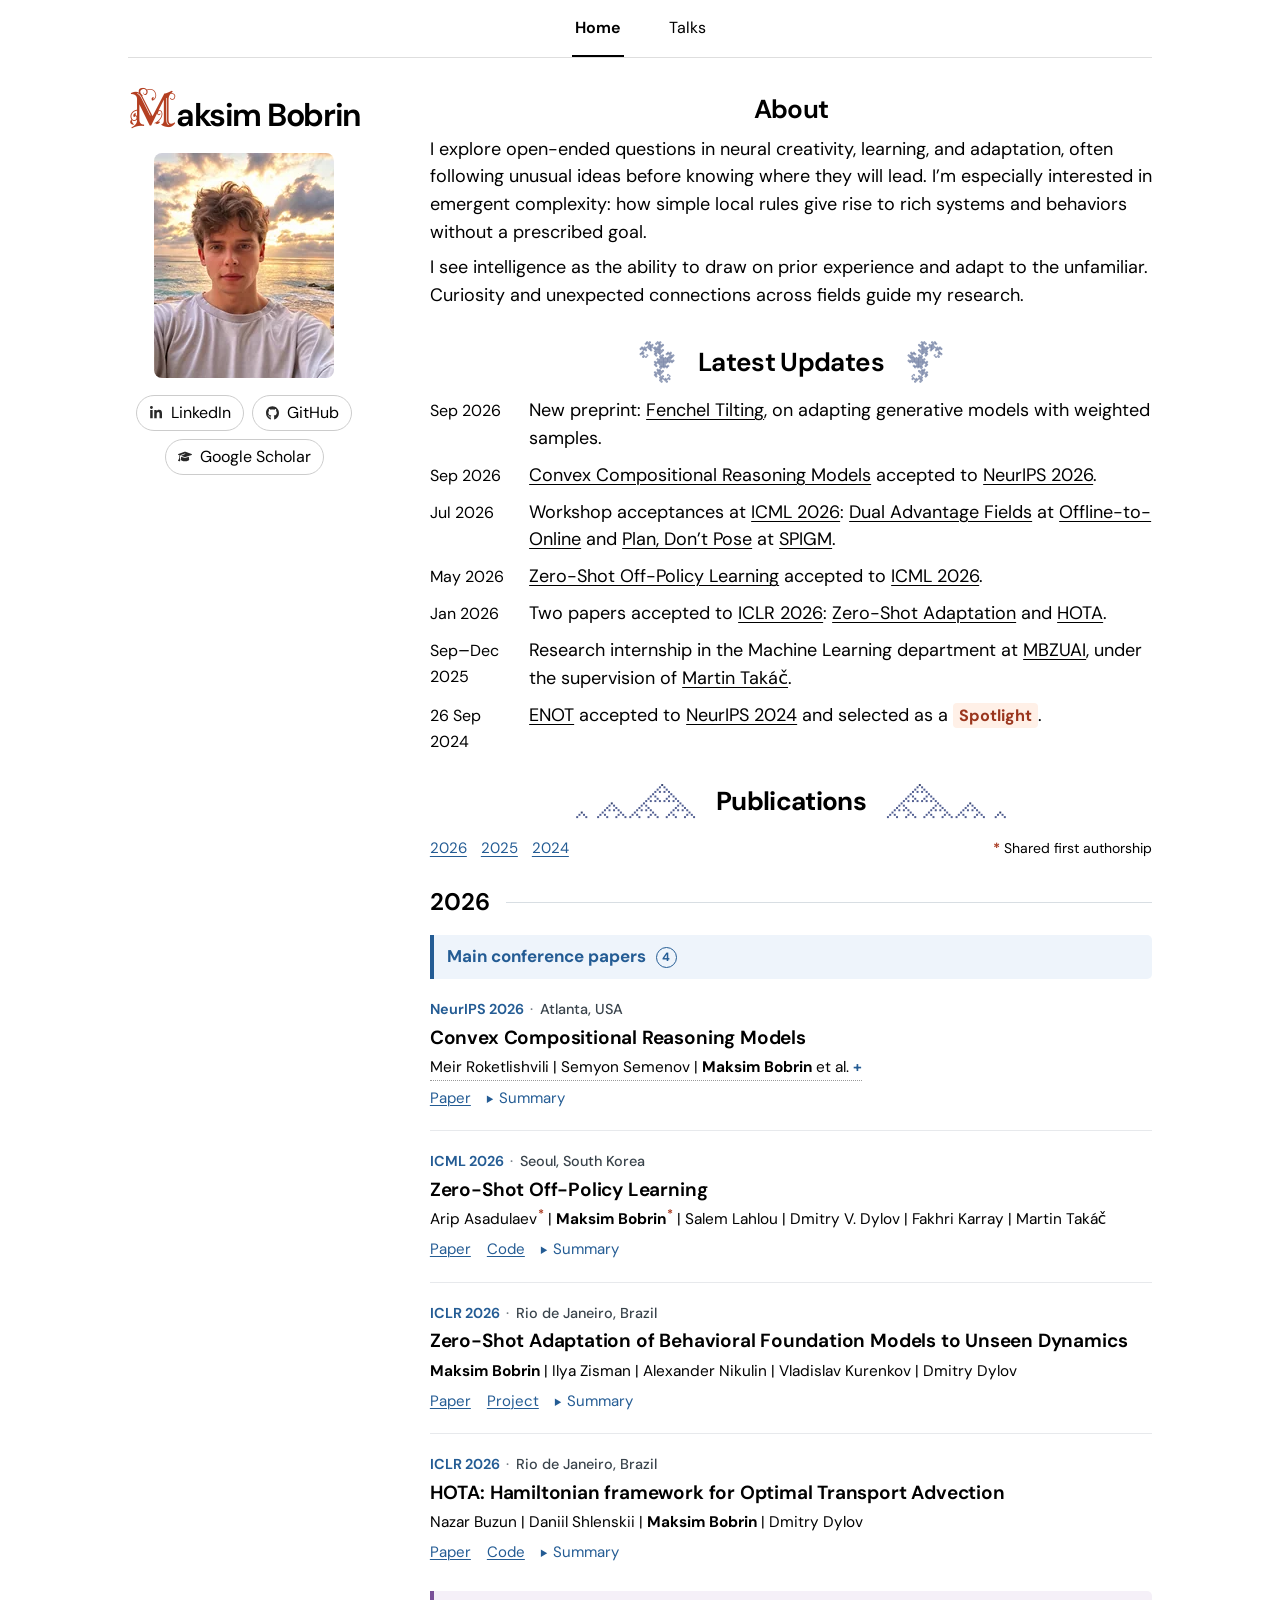
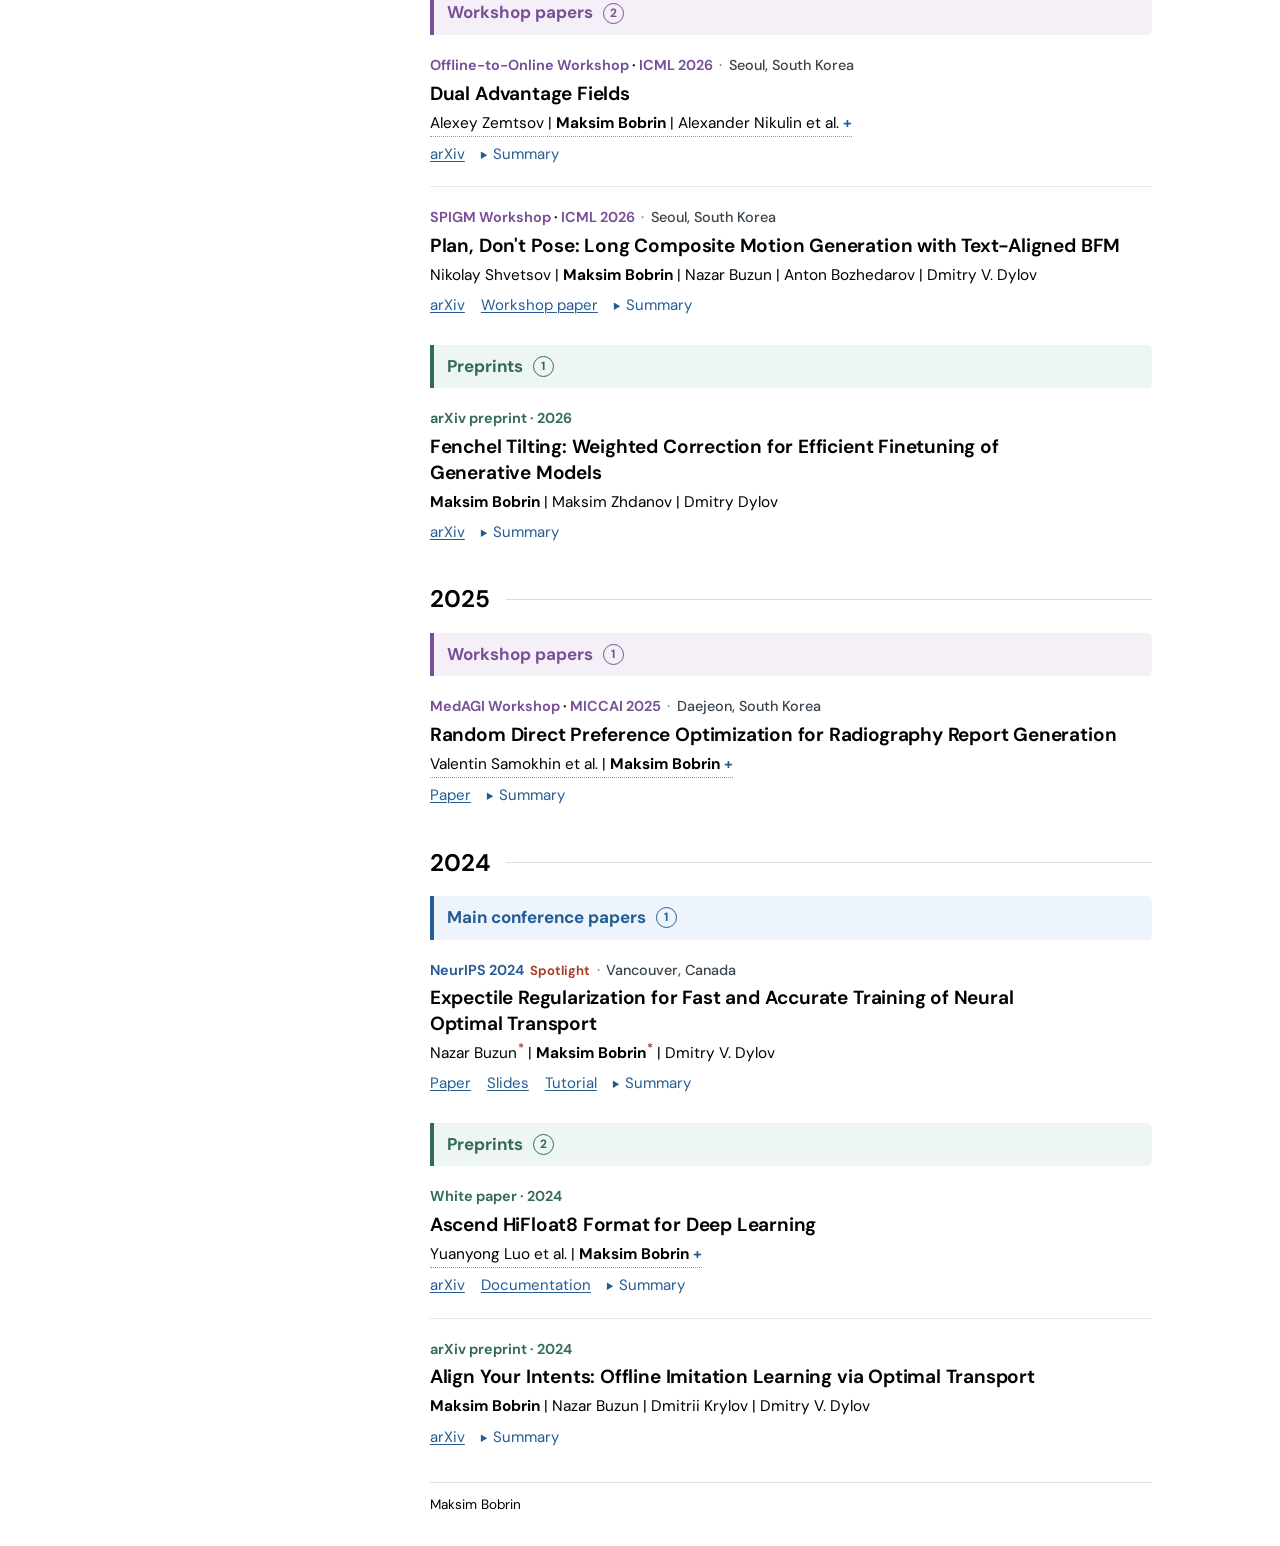
==== index.html @ e5eb409b "Set shared website description to PhD student, Researcher" ====
<!doctype html>
<html lang="en">
<head>
  <meta charset="utf-8">
  <meta name="viewport" content="width=device-width, initial-scale=1">
  <meta name="color-scheme" content="light">
  <meta name="theme-color" content="#ffffff">
  <meta name="description" content="PhD student, Researcher">
  <meta property="og:title" content="Maksim Bobrin">
  <meta property="og:description" content="PhD student, Researcher">
  <meta property="og:type" content="website">
  <meta property="og:url" content="https://maxsbob.github.io/">
  <meta name="twitter:card" content="summary">
  <meta name="twitter:title" content="Maksim Bobrin">
  <meta name="twitter:description" content="PhD student, Researcher">
  <title>Maksim Bobrin</title>
  <link rel="stylesheet" href="assets/site.css?v=9d55af760f29">

</head>
<body>
  <a class="skip" href="#main">Skip to content</a>
  <header class="topbar">
    <nav aria-label="Main navigation"><a href="index.html" aria-current="page">Home</a> <a href="talks.html">Talks</a></nav>
  </header>
  <div class="layout">
    <aside class="profile" aria-label="Researcher profile">
      <h1 class="name"><span class="name-initial">M</span>aksim Bobrin</h1>
      <picture>
        <source type="image/webp" srcset="assets/portrait-180.webp 180w, assets/portrait-360.webp 360w, assets/portrait-540.webp 540w" sizes="(max-width: 640px) 152px, (pointer: coarse) and (orientation: landscape) and (max-height: 500px) and (max-width: 960px) 152px, 180px">
        <img class="portrait" src="assets/portrait-360.jpg" alt="Maksim Bobrin by the sea" width="360" height="450" fetchpriority="high" decoding="async">
      </picture>
      <ul class="profiles" aria-label="Profiles"><li data-profile="linkedin"><a href="https://www.linkedin.com/in/maksim-bobrin"><img src="assets/linkedin.svg" alt="" width="15" height="15">LinkedIn</a></li>
<li data-profile="github"><a href="https://github.com/maxsbob"><img src="assets/github.svg" alt="" width="15" height="15">GitHub</a></li>
<li data-profile="scholar"><a href="https://scholar.google.com/citations?user=8vy8vqgAAAAJ&amp;hl=en"><img src="assets/scholar.svg" alt="" width="15" height="15">Google Scholar</a></li></ul>
    </aside>
    <div class="column">
      <main id="main">
  <section class="bio" aria-labelledby="about">
    <h2 id="about" class="page-title">About</h2>
    <p>I explore open-ended questions in neural creativity, learning, and adaptation, often following unusual ideas before knowing where they will lead. I’m especially interested in emergent complexity: how simple local rules give rise to rich systems and behaviors without a prescribed goal.</p>
    <p>I see intelligence as the ability to draw on prior experience and adapt to the unfamiliar. Curiosity and unexpected connections across fields guide my research.</p>
  </section>
  <section id="updates" aria-labelledby="latest">
    <h2 id="latest" class="section-title updates-title">Latest Updates</h2>
    <ul class="updates">
      <li><span class="update-date"><time datetime="2026-09-30">Sep 2026</time></span><span>New preprint: <a href="#fenchel-tilting">Fenchel Tilting</a>, on adapting generative models with weighted samples.</span></li><li><span class="update-date"><time datetime="2026-09-25">Sep 2026</time></span><span><a href="#convex-compositional-reasoning">Convex Compositional Reasoning Models</a> accepted to <a href="https://neurips.cc/Conferences/2026">NeurIPS 2026</a>.</span></li><li><span class="update-date"><time datetime="2026-07">Jul 2026</time></span><span>Workshop acceptances at <a href="https://icml.cc/Conferences/2026">ICML 2026</a>: <a href="#dual-advantage-fields">Dual Advantage Fields</a> at <a href="https://decision-making-offline2online-icml2026.github.io/">Offline-to-Online</a> and <a href="#plan-dont-pose">Plan, Don’t Pose</a> at <a href="https://spigmworkshop2026.github.io/">SPIGM</a>.</span></li><li><span class="update-date"><time datetime="2026-05">May 2026</time></span><span><a href="#zero-shot-off-policy">Zero-Shot Off-Policy Learning</a> accepted to <a href="https://icml.cc/Conferences/2026">ICML 2026</a>.</span></li><li><span class="update-date"><time datetime="2026-01">Jan 2026</time></span><span>Two papers accepted to <a href="https://iclr.cc/Conferences/2026">ICLR 2026</a>: <a href="#zero-shot-adaptation">Zero-Shot Adaptation</a> and <a href="#hota">HOTA</a>.</span></li><li><span class="update-date"><time datetime="2025-09">Sep</time>–<time datetime="2025-12">Dec 2025</time></span><span>Research internship in the Machine Learning department at <a href="https://mbzuai.ac.ae/">MBZUAI</a>, under the supervision of <a href="https://mtakac.com/">Martin Takáč</a>.</span></li><li><span class="update-date"><time datetime="2024-09-26">26 Sep 2024</time></span><span><a href="#enot">ENOT</a> accepted to <a href="https://neurips.cc/Conferences/2024">NeurIPS 2024</a> and selected as a <strong class="spotlight-tag">Spotlight</strong>.</span></li>
    </ul>
  </section>
  <section id="publications" aria-labelledby="publication-title">
    <h2 id="publication-title" class="section-title publications-title">Publications</h2>
    <div class="publication-tools"><nav class="year-index" aria-label="Publication years"><a href="#publications-2026">2026</a><a href="#publications-2025">2025</a><a href="#publications-2024">2024</a></nav><p class="contribution-note"><span>*</span> Shared first authorship</p></div><section class="publication-year" aria-labelledby="year-2026" id="publications-2026"><h3 class="year-title" id="year-2026">2026</h3><section class="publication-group conference" aria-labelledby="conference-2026"><h4 class="group-title" id="conference-2026"><span>Main conference papers</span><span class="group-count">4</span></h4>
      <article class="paper-row" id="convex-compositional-reasoning">
        <div class="venue-line"><span class="venue-links"><a href="https://neurips.cc/Conferences/2026">NeurIPS 2026</a></span><span class="place">Atlanta, USA</span></div>
        <h5 class="paper-title"><a href="https://openreview.net/forum?id=P8NrHa7X4l">Convex Compositional Reasoning Models</a></h5>
        <details class="all-authors"><summary>Meir Roketlishvili | Semyon Semenov | <strong>Maksim Bobrin</strong> et al.<span class="sr-only"> — full author list</span></summary><p>Meir Roketlishvili | Semyon Semenov | <strong>Maksim Bobrin</strong> | Viktor Kovalchuk | Albert Baichorov | Abduragim Shtanchaev | Fakhri Karray | Dmitry V. Dylov | Martin Takáč | Arip Asadulaev</p></details>
        <div class="resources"><a href="https://openreview.net/forum?id=P8NrHa7X4l">Paper</a><details class="abstract"><summary>Summary</summary><p>Each local constraint contributes a convex energy function. Adding those functions keeps the overall problem convex, so a solver trained on small instances can tackle larger ones.</p></details></div>
      </article>
      <article class="paper-row" id="zero-shot-off-policy">
        <div class="venue-line"><span class="venue-links"><a href="https://icml.cc/Conferences/2026">ICML 2026</a></span><span class="place">Seoul, South Korea</span></div>
        <h5 class="paper-title"><a href="https://proceedings.mlr.press/v306/asadulaev26b.html">Zero-Shot Off-Policy Learning</a></h5>
        <p class="paper-authors">Arip Asadulaev<sup class="equal-marker" aria-label="shared first author">*</sup> | <strong>Maksim Bobrin</strong><sup class="equal-marker" aria-label="shared first author">*</sup> | Salem Lahlou | Dmitry V. Dylov | Fakhri Karray | Martin Takáč</p>
        <div class="resources"><a href="https://proceedings.mlr.press/v306/asadulaev26b.html">Paper</a><a href="https://github.com/machinestein/Zero-Shot-Off-Policy-Learning">Code</a><details class="abstract"><summary>Summary</summary><p>A connection between successor measures and density ratios lets an agent correct for the distribution of its offline data when a new task arrives.</p></details></div>
      </article>
      <article class="paper-row" id="zero-shot-adaptation">
        <div class="venue-line"><span class="venue-links"><a href="https://iclr.cc/Conferences/2026">ICLR 2026</a></span><span class="place">Rio de Janeiro, Brazil</span></div>
        <h5 class="paper-title"><a href="https://proceedings.iclr.cc/paper_files/paper/2026/hash/cd7fe6d521c3fc74c5363a7e29f47910-Abstract-Conference.html">Zero-Shot Adaptation of Behavioral Foundation Models to Unseen Dynamics</a></h5>
        <p class="paper-authors"><strong>Maksim Bobrin</strong> | Ilya Zisman | Alexander Nikulin | Vladislav Kurenkov | Dmitry Dylov</p>
        <div class="resources"><a href="https://proceedings.iclr.cc/paper_files/paper/2026/hash/cd7fe6d521c3fc74c5363a7e29f47910-Abstract-Conference.html">Paper</a><a href="https://belief-fb.dunnolab.ai/">Project</a><details class="abstract"><summary>Summary</summary><p>A transformer infers the current dynamics from recent interactions. Conditioning the policy on that belief lets it adapt when the environment changes.</p></details></div>
      </article>
      <article class="paper-row" id="hota">
        <div class="venue-line"><span class="venue-links"><a href="https://iclr.cc/Conferences/2026">ICLR 2026</a></span><span class="place">Rio de Janeiro, Brazil</span></div>
        <h5 class="paper-title"><a href="https://proceedings.iclr.cc/paper_files/paper/2026/hash/8911a007b983c6a4c33fcf03630fa107-Abstract-Conference.html">HOTA: Hamiltonian framework for Optimal Transport Advection</a></h5>
        <p class="paper-authors">Nazar Buzun | Daniil Shlenskii | <strong>Maksim Bobrin</strong> | Dmitry Dylov</p>
        <div class="resources"><a href="https://proceedings.iclr.cc/paper_files/paper/2026/hash/8911a007b983c6a4c33fcf03630fa107-Abstract-Conference.html">Paper</a><a href="https://github.com/nazarblch/HOTA">Code</a><details class="abstract"><summary>Summary</summary><p>HOTA learns potentials that guide trajectories between two distributions. It can account for the geometry of the space without fitting intermediate probability densities.</p></details></div>
      </article></section><section class="publication-group workshop" aria-labelledby="workshop-2026"><h4 class="group-title" id="workshop-2026"><span>Workshop papers</span><span class="group-count">2</span></h4>
      <article class="paper-row" id="dual-advantage-fields">
        <div class="venue-line"><span class="venue-links"><a href="https://decision-making-offline2online-icml2026.github.io/">Offline-to-Online Workshop</a><span class="venue-separator" aria-hidden="true"> · </span><a href="https://icml.cc/Conferences/2026">ICML 2026</a></span><span class="place">Seoul, South Korea</span></div>
        <h5 class="paper-title"><a href="https://arxiv.org/abs/2606.04188">Dual Advantage Fields</a></h5>
        <details class="all-authors"><summary>Alexey Zemtsov | <strong>Maksim Bobrin</strong> | Alexander Nikulin et al.<span class="sr-only"> — full author list</span></summary><p>Alexey Zemtsov | <strong>Maksim Bobrin</strong> | Alexander Nikulin | Dmitry V. Dylov | Fakhri Karray | Vladislav Kurenkov | Martin Takáč | Arip Asadulaev</p></details>
        <div class="resources"><a href="https://arxiv.org/abs/2606.04188">arXiv</a><details class="abstract"><summary>Summary</summary><p>The model predicts how each action moves the state representation. It ranks actions by how closely those changes align with the goal direction.</p></details></div>
      </article>
      <article class="paper-row" id="plan-dont-pose">
        <div class="venue-line"><span class="venue-links"><a href="https://spigmworkshop2026.github.io/">SPIGM Workshop</a><span class="venue-separator" aria-hidden="true"> · </span><a href="https://icml.cc/Conferences/2026">ICML 2026</a></span><span class="place">Seoul, South Korea</span></div>
        <h5 class="paper-title"><a href="https://arxiv.org/abs/2605.29906">Plan, Don&#x27;t Pose: Long Composite Motion Generation with Text-Aligned BFM</a></h5>
        <p class="paper-authors">Nikolay Shvetsov | <strong>Maksim Bobrin</strong> | Nazar Buzun | Anton Bozhedarov | Dmitry V. Dylov</p>
        <div class="resources"><a href="https://arxiv.org/abs/2605.29906">arXiv</a><a href="https://openreview.net/forum?id=wt8N5gegq1">Workshop paper</a><details class="abstract"><summary>Summary</summary><p>Text2BFM translates a description into a sequence of latent behaviors. A frozen behavioral foundation model executes the sequence as motion.</p></details></div>
      </article></section><section class="publication-group preprint" aria-labelledby="preprint-2026"><h4 class="group-title" id="preprint-2026"><span>Preprints</span><span class="group-count">1</span></h4>
      <article class="paper-row" id="fenchel-tilting">
        <div class="venue-line"><span class="venue preprint">arXiv preprint · 2026</span></div>
        <h5 class="paper-title"><a href="https://arxiv.org/abs/2609.40030">Fenchel Tilting: Weighted Correction for Efficient Finetuning of Generative Models</a></h5>
        <p class="paper-authors"><strong>Maksim Bobrin</strong> | Maksim Zhdanov | Dmitry Dylov</p>
        <div class="resources"><a href="https://arxiv.org/abs/2609.40030">arXiv</a><details class="abstract"><summary>Summary</summary><p>First estimate how much each sample should count under the target preference. Then hold those weights fixed while fitting the generative model.</p></details></div>
      </article></section></section><section class="publication-year" aria-labelledby="year-2025" id="publications-2025"><h3 class="year-title" id="year-2025">2025</h3><section class="publication-group workshop" aria-labelledby="workshop-2025"><h4 class="group-title" id="workshop-2025"><span>Workshop papers</span><span class="group-count">1</span></h4>
      <article class="paper-row" id="random-dpo">
        <div class="venue-line"><span class="venue-links"><a href="https://medagi2025.github.io/">MedAGI Workshop</a><span class="venue-separator" aria-hidden="true"> · </span><a href="https://conferences.miccai.org/2025/">MICCAI 2025</a></span><span class="place">Daejeon, South Korea</span></div>
        <h5 class="paper-title"><a href="https://link.springer.com/chapter/10.1007/978-3-032-07845-2_17">Random Direct Preference Optimization for Radiography Report Generation</a></h5>
        <details class="all-authors"><summary>Valentin Samokhin et al. | <strong>Maksim Bobrin</strong><span class="sr-only"> — full author list</span></summary><p>Valentin Samokhin | Boris Shirokikh | Mikhail Goncharov | Dmitriy Umerenkov | <strong>Maksim Bobrin</strong> | Ivan Oseledets | Dmitry Dylov | Mikhail Belyaev</p></details>
        <div class="resources"><a href="https://link.springer.com/chapter/10.1007/978-3-032-07845-2_17">Paper</a><details class="abstract"><summary>Summary</summary><p>A matching radiology report and a randomly sampled alternative form a preference pair for training, without new human rankings.</p></details></div>
      </article></section></section><section class="publication-year" aria-labelledby="year-2024" id="publications-2024"><h3 class="year-title" id="year-2024">2024</h3><section class="publication-group conference" aria-labelledby="conference-2024"><h4 class="group-title" id="conference-2024"><span>Main conference papers</span><span class="group-count">1</span></h4>
      <article class="paper-row" id="enot">
        <div class="venue-line"><span class="venue-links"><a href="https://neurips.cc/Conferences/2024">NeurIPS 2024</a></span><span class="venue-distinction">Spotlight</span><span class="place">Vancouver, Canada</span></div>
        <h5 class="paper-title"><a href="https://proceedings.neurips.cc/paper_files/paper/2024/hash/d885c74aa0e00cc07a35346aa7988e34-Abstract-Conference.html">Expectile Regularization for Fast and Accurate Training of Neural Optimal Transport</a></h5>
        <p class="paper-authors">Nazar Buzun<sup class="equal-marker" aria-label="shared first author">*</sup> | <strong>Maksim Bobrin</strong><sup class="equal-marker" aria-label="shared first author">*</sup> | Dmitry V. Dylov</p>
        <div class="resources"><a href="https://proceedings.neurips.cc/paper_files/paper/2024/hash/d885c74aa0e00cc07a35346aa7988e34-Abstract-Conference.html">Paper</a><a href="https://neurips.cc/media/neurips-2024/Slides/96684_uqR9Gw5.pdf">Slides</a><a href="https://ott-jax.readthedocs.io/tutorials/neural/300_ENOT.html">Tutorial</a><details class="abstract"><summary>Summary</summary><p>An asymmetric loss couples the two transport potentials during training, removing the need for a costly inner optimization.</p></details></div>
      </article></section><section class="publication-group preprint" aria-labelledby="preprint-2024"><h4 class="group-title" id="preprint-2024"><span>Preprints</span><span class="group-count">2</span></h4>
      <article class="paper-row" id="ascend-hifloat8">
        <div class="venue-line"><span class="venue preprint">White paper · 2024</span></div>
        <h5 class="paper-title"><a href="https://arxiv.org/abs/2409.16626">Ascend HiFloat8 Format for Deep Learning</a></h5>
        <details class="all-authors"><summary>Yuanyong Luo et al. | <strong>Maksim Bobrin</strong><span class="sr-only"> — full author list</span></summary><p>Yuanyong Luo | Zhongxing Zhang | Richard Wu | Hu Liu | Ying Jin | Kai Zheng | Minmin Wang | Zhanying He | Guipeng Hu | Luyao Chen | Tianchi Hu | Junsong Wang | Minqi Chen | Mikhaylov Dmitry | Korviakov Vladimir | <strong>Maksim Bobrin</strong> | Yuhao Hu | Guanfu Chen | Zeyi Huang</p></details>
        <div class="resources"><a href="https://arxiv.org/abs/2409.16626">arXiv</a><a href="https://hifloat.gccorg.com/docs/en/hifloat8/white_paper/ascend_hifloat8_format_for_deep_learning.html">Documentation</a><details class="abstract"><summary>Summary</summary><p>HiFloat8 varies the precision of the mantissa across exponent ranges to balance numerical precision and dynamic range within eight bits.</p></details></div>
      </article>
      <article class="paper-row" id="align-your-intents">
        <div class="venue-line"><span class="venue preprint">arXiv preprint · 2024</span></div>
        <h5 class="paper-title"><a href="https://arxiv.org/abs/2402.13037">Align Your Intents: Offline Imitation Learning via Optimal Transport</a></h5>
        <p class="paper-authors"><strong>Maksim Bobrin</strong> | Nazar Buzun | Dmitrii Krylov | Dmitry V. Dylov</p>
        <div class="resources"><a href="https://arxiv.org/abs/2402.13037">arXiv</a><details class="abstract"><summary>Summary</summary><p>AILOT matches expert and agent trajectories in a learned space of intents. The transport cost supplies a reward even when the demonstrations contain no action labels.</p></details></div>
      </article></section></section>
  </section>
</main>
      <footer>Maksim Bobrin</footer>
    </div>
  </div>
</body>
</html>
---- assets/site.css ----
@font-face {
  font-family: 'DM Sans';
  src: url('dm-sans.woff2') format('woff2');
  font-weight: 400 700;
  font-display: swap;
}
@font-face {
  font-family: 'Bobrin Initial';
  src: url('bobrin-initial.woff2') format('woff2');
  font-weight: 400;
  font-display: swap;
  unicode-range: U+004D;
}
:root {
  color-scheme: light;
  --ink: #000;
  --line: #dedede;
}
* { box-sizing: border-box; }
html, body { background: #fff; }
html { scroll-padding-block-start: 20px; }
body {
  margin: 0;
  color: var(--ink);
  font: 1.125rem/1.55 'DM Sans', system-ui, sans-serif;
  -webkit-font-smoothing: antialiased;
}
a, summary { color: var(--ink); }
a { text-decoration: none; }
main :is(p, li, .resources, .inline-links) a, .back {
  text-decoration: underline;
  text-decoration-thickness: 1px;
  text-underline-offset: .16em;
}
main :is(p, li, .resources, .inline-links) a:hover, .back:hover { text-decoration-thickness: 2px; }
a:hover, summary:hover { text-decoration: underline; text-underline-offset: 3px; }
:focus-visible { outline: 2px solid var(--ink); outline-offset: 4px; }
h1, h2, h3, p, ul { margin: 0; }
h1, h2, h3 { color: var(--ink); line-height: 1.26; text-wrap: balance; }
h1, h2 { letter-spacing: -.025em; }
h1 { font-size: 1.9375rem; font-weight: 650; }
h2 { font-size: 1.5625rem; font-weight: 650; }
h3 { font-size: 1.1875rem; font-weight: 650; }
.layout {
  width: min(100% - 64px, 1024px);
  margin: 0 auto;
  padding: clamp(22px, 2.8vw, 37px) 0 30px;
  display: grid;
  grid-template-columns: max-content minmax(0, 1fr);
  align-items: start;
  gap: clamp(30px, 5.4vw, 76px);
}
.skip { position: absolute; left: 8px; top: -100px; background: white; padding: 4px 10px; }
.skip:focus { top: 8px; }
.profile { position: sticky; top: 28px; padding-top: 3px; }
.name { display: inline-block; color: var(--ink); font-size: 2rem; font-weight: 650; letter-spacing: -.045em; line-height: 1.17; }
.name-initial {
  font: 400 1.47em/0 'Bobrin Initial', Georgia, serif;
  letter-spacing: 0;
  color: #b43f21;
}
.portrait {
  display: block;
  width: 180px;
  height: 225px;
  margin: 18px auto 0;
  object-fit: cover;
  object-position: center 48%;
  border-radius: 8px;
}
.profiles {
  list-style: none;
  padding: 0;
  margin: 17px 0 0;
  display: grid;
  grid-template-columns: max-content max-content;
  justify-content: center;
  align-items: center;
  gap: 8px;
}
.profiles li { display: flex; justify-content: center; }
.profiles li[data-profile=scholar] { grid-column: 1 / -1; justify-self: center; }
.profiles li > :is(a,span) {
  display: inline-flex;
  align-items: center;
  gap: 8px;
  padding: 5px 12px;
  border: 1px solid #ccc;
  border-radius: 99px;
  background: #fff;
  color: var(--ink);
  font-size: 1rem;
  line-height: 1.5;
}
.profiles li > :is(a,span):hover, .profiles li > a:focus-visible {
  background: #f2f2f2;
  border-color: #888;
  color: var(--ink);
  text-decoration: none;
}
.profiles img { width: 14px; height: 14px; object-fit: contain; opacity: .84; }
.topbar { width: min(100% - 64px, 1024px); margin: 0 auto; border-bottom: 1px solid var(--line); }
.topbar nav { display: flex; justify-content: center; gap: clamp(15px, 3.3vw, 42px); }
.topbar a {
  display: inline-flex;
  align-items: center;
  min-height: 57px;
  padding: 5px 3px 3px;
  border-bottom: 2px solid transparent;
  font-size: 1rem;
  color: var(--ink);
}
.topbar a:hover { text-decoration: none; color: var(--ink); border-bottom-color: #999; }
.topbar a[aria-current=page] { color: var(--ink); font-weight: 650; border-bottom-color: var(--ink); }
.section-title {
  --motif-left: url('math/trefoil.svg');
  --motif-right: var(--motif-left);
  --pattern-width: 54px;
  --pattern-aspect: 64 / 48;
  display: grid;
  grid-template-columns: minmax(0,1fr) auto minmax(0,1fr);
  align-items: center;
  justify-content: center;
  gap: clamp(6px,1.3vw,17px);
  text-align: center;
  color: var(--ink);
  font-size: 1.625rem;
  line-height: 1.18;
  margin-bottom: 11px;
}
.section-title::before, .section-title::after {
  content: '';
  width: min(100%,var(--pattern-width));
  aspect-ratio: var(--pattern-aspect);
  background: var(--motif-left) center / contain no-repeat;
  justify-self: end;
}
.section-title::after { background-image: var(--motif-right); justify-self: start; }
.updates-title {
  --motif-left: url('math/dragon.svg');
  --motif-right: var(--motif-left);
  --pattern-aspect: 1;
  --pattern-width: 48px;
}
.publications-title { --motif-left: url('automata/rule-90.svg'); --motif-right: var(--motif-left); --pattern-width: 126px; --pattern-aspect: 130 / 40; font-weight: 700; }
.updates-title::after { transform: scaleX(-1); }
.publications-title::after { transform: scaleX(-1); }
.intro-title::after { transform: rotate(180deg); }
.page-title { font-size: 1.625rem; line-height: 1.18; text-align: center; margin-bottom: 11px; }
.interest h2 { text-align: center; margin-bottom: 5px; }
.column { min-width: 0; }
main > section + section { margin-top: 28px; }
.bio p, .lede { margin-top: 7px; max-width: 70ch; }
.updates { list-style: none; padding: 0; margin-top: 8px; }
.updates li { display: grid; grid-template-columns: 4.85em 1fr; align-items: baseline; gap: 12px; margin: 9px 0; }
time, .meta, .sample { color: var(--ink); font-size: 1rem; }
time { font-variant-numeric: tabular-nums; }
.spotlight-tag { display: inline-block; padding: 0 6px; border-radius: 4px; background: #fff0e7; color: #9a351d; font-size: .9em; font-weight: 700; line-height: 1.55; white-space: nowrap; }
.update-date { line-height: 1.45; }
.update-date time { font-size: 1rem; }
.inline-links { display: flex; align-items: baseline; flex-wrap: wrap; gap: 4px 15px; font-size: 1rem; margin-top: 4px; }
summary { cursor: pointer; width: fit-content; }
summary::marker { font-size: .75em; }
.abstract p { margin: 5px 0; color: var(--ink); font-size: 1.0625rem; }
footer { margin-top: 33px; padding-top: 12px; border-top: 1px solid var(--line); font-size: .84375rem; color: var(--ink); }
/* Publication bibliography */
#publications {
  --conference: #245c94;
  --workshop: #795098;
  --preprint: #326b57;
  --publication-link: #245c94;
}
.sr-only { position: absolute; width: 1px; height: 1px; padding: 0; margin: -1px; overflow: hidden; clip-path: inset(50%); white-space: nowrap; border: 0; }
.publication-tools { display: flex; align-items: baseline; justify-content: space-between; flex-wrap: wrap; gap: 8px 16px; margin: 16px 0 27px; }
.year-index { display: flex; gap: 14px; font-size: .9375rem; font-variant-numeric: tabular-nums; }
.year-index a { color: var(--publication-link); text-decoration: underline; text-underline-offset: .2em; }
.contribution-note { font-size: .875rem; }
.contribution-note span, .equal-marker { color: #a83b22; font-weight: 700; }
.equal-marker { font-size: .78em; line-height: 0; vertical-align: super; margin-left: 1px; }
.publication-year { scroll-margin-top: 20px; }
.publication-year + .publication-year { margin-top: 40px; }
.year-title { display: flex; align-items: center; gap: 16px; margin: 0 0 18px; font-size: 1.5rem; font-weight: 650; font-variant-numeric: tabular-nums; }
.year-title::after { content: ''; flex: 1; height: 1px; background: #d8dee3; }
.publication-group { --group-color: var(--conference); --group-tint: #eef4fb; }
.publication-group.workshop { --group-color: var(--workshop); --group-tint: #f5f0f8; }
.publication-group.preprint { --group-color: var(--preprint); --group-tint: #edf6f1; }
.publication-group + .publication-group { margin-top: 27px; }
.group-title {
  display: flex; align-items: center; gap: 10px;
  width: 100%;
  font-size: 1.0625rem; line-height: 1.4; font-weight: 700;
  margin: 0 0 20px; padding: 10px 13px;
  border-left: 4px solid var(--group-color);
  border-radius: 0 5px 5px 0;
  color: var(--group-color);
  background: var(--group-tint);
}
.group-count { display: inline-flex; align-items: center; justify-content: center; min-width: 21px; height: 21px; padding: 0 5px; border: 1px solid currentColor; border-radius: 50%; font-size: .75rem; }
.paper-row { display: block; margin-top: 0; scroll-margin-top: 24px; }
.paper-row + .paper-row { margin-top: 20px; padding-top: 20px; border-top: 1px solid #e7e9ec; }
.venue-line { display: flex; flex-wrap: wrap; align-items: baseline; gap: 2px 0; margin-bottom: .25rem; font-size: .9rem; line-height: 1.5; }
.venue-links { font-weight: 650; }
.venue-links a { color: var(--group-color); }
.venue-links a:hover { text-decoration: underline; }
.venue-distinction { margin-left: .5em; font-size: .82rem; font-weight: 650; color: #a83b22; }
.venue { font-size: inherit; font-weight: 650; color: var(--group-color); }
.place { font-weight: 500; color: #39434b; }
.place::before { content: '·'; margin: 0 .45em; color: #7b8288; }
.venue-line a:hover { text-decoration: underline; text-underline-offset: .18em; }
.paper-title { margin: 0; color: #000; font-size: 1.1875rem; font-weight: 650; letter-spacing: -.01em; line-height: 1.35; text-wrap: pretty; }
.paper-title a { color: inherit; text-decoration: none; transition: color .15s ease; }
.paper-title a:hover, .paper-title a:focus-visible { color: var(--publication-link); text-decoration: underline; text-decoration-thickness: 1px; text-underline-offset: .16em; }
.paper-authors, .all-authors { margin: .35rem 0 .4rem; font-size: .96rem; line-height: 1.55; }
.all-authors summary { display: inline; border-bottom: 1px dotted #999; }
.all-authors summary::after { content: ' +'; font-weight: 650; color: var(--publication-link); }
.all-authors[open] summary::after { content: ' −'; }
.all-authors p { margin-top: .5rem; }
.resources { display: flex; align-items: baseline; flex-wrap: wrap; gap: 4px 16px; font-size: .9375rem; margin-top: 4px; }
.resources :is(a, summary) { color: var(--publication-link); }
.resources a { text-decoration-color: #9aadc6; }
.resources a:hover { text-decoration-color: currentColor; }
.resources .abstract[open] { flex-basis: 100%; }
.abstract p { margin: 8px 0 0; font-size: 1.0625rem; line-height: 1.55; }
.subintro { margin-bottom: 22px; }
.subintro .sample { margin-top: 4px; }
.interest p, .talk .body-text { margin-top: 4px; }
.interest h2, .talk h2 { font-size: 1.25rem; }
.interest + .interest { margin-top: 18px; }
/* Chronological talk list */
.talks-list .year-title { margin-bottom: 24px; }
.talk {
  display: grid;
  grid-template-columns: 112px minmax(0, 1fr);
  gap: 22px;
  align-items: start;
}
.talk-date { font-size: .9375rem; line-height: 1.65; color: #39434b; }
.talks-list { container-type: inline-size; }
.talk-content { min-width: 0; display: grid; grid-template-columns: minmax(0, 1fr) 248px; gap: 22px; }
.talk-details { min-width: 0; }
.talk-thumbnail { display: block; align-self: start; overflow: hidden; border: 1px solid #d8dee3; border-radius: 6px; max-width: 320px; }
.talk-thumbnail img { display: block; width: 100%; height: auto; }
.talk-thumbnail span { display: block; padding: 7px 10px; font-size: .8125rem; text-align: center; color: #245c94; border-top: 1px solid #e7e9ec; }
.talk-thumbnail:hover { border-color: #245c94; text-decoration: none; }
@container (max-width: 620px) {
  .talk-content { display: block; }
  .talk-thumbnail { margin-top: 18px; }
}
.talk-content h3 { line-height: 1.3; }
.talk-topic { display: block; font-size: 1.5rem; font-weight: 700; color: #245c94; letter-spacing: -.025em; }
.talk-title-detail { display: block; margin-top: 6px; font-size: 1.125rem; font-weight: 500; line-height: 1.4; }
.talk-venue { margin-top: 10px; font-size: 1rem; }
.talk-venue a, .talk-resources a { color: #245c94; }
.talk-resources { display: flex; flex-wrap: wrap; gap: 10px 20px; align-items: baseline; margin-top: 12px; font-size: 1rem; }
.talk-resources a { text-decoration: underline; text-underline-offset: .2em; }
.file-info { margin-left: 5px; font-size: .8125rem; color: #39434b; }
[hidden] { display: none !important; }
@media (max-width: 780px) {
  .layout { grid-template-columns: max-content minmax(0, 1fr); gap: 30px; width: calc(100% - 48px); }
  .name { font-size: 1.8125rem; }
}
@media (max-width: 640px),
       (pointer: coarse) and (orientation: landscape) and (max-height: 500px) and (max-width: 960px) {
  .layout { display: block; width: min(calc(100% - 40px), 600px); padding: 28px 0; }
  .profile { position: static; text-align: center; margin-bottom: 26px; }
  .portrait { width: 152px; height: 190px; margin-top: 16px; }
  .profiles {
    gap: 7px;
    margin: 12px 0 0;
  }
  .profiles li > :is(a,span) {
    gap: 5px;
    min-height: 40px;
    padding: 4px clamp(5px, 1.6vw, 10px);
    white-space: nowrap;
    font-size: .9375rem;
  }
  .profiles img { width: 13px; height: 13px; }
  .topbar { width: calc(100% - 42px); }
  .topbar nav { gap: clamp(12px,5vw,24px); }
  .topbar a { min-height: 48px; }
  .section-title { --pattern-width: 39px; gap: 8px; font-size: 1.5rem; }
  .updates-title { --pattern-width: 40px; }
  .publications-title { --pattern-width: 82px; }
  .page-title { font-size: 1.5rem; }
  main > section + section { margin-top: 24px; }
  .updates li { grid-template-columns: 4.25em 1fr; gap: 8px; margin-bottom: 7px; }
  .updates time { font-size: .9375rem; }
  .talk { display: block; text-align: center; }
  .talk-date { display: block; margin-bottom: 9px; }
  .talk-thumbnail { margin-inline: auto; }
  .talk-resources { justify-content: center; }
  .publication-tools { justify-content: center; gap: 8px 20px; margin: 15px 0 25px; }
  .publication-year { text-align: center; }
  .year-title { gap: 13px; }
  .year-title::before { content: ''; flex: 1; height: 1px; background: #d8dee3; }
  .group-title { justify-content: center; gap: 10px; padding: 10px 8px; font-size: 1rem; }
  .paper-row { width: min(100%, 39ch); margin-inline: auto; text-align: center; overflow-wrap: anywhere; }
  .venue-line { justify-content: center; }
  .resources { justify-content: center; }
  .abstract summary { margin-inline: auto; }
  .paper-row + .paper-row { margin-top: 22px; padding-top: 22px; }

}
@media print {
  .layout { display: block; width: auto; padding: 0; }
  .profile { position: static; margin-bottom: 12px; }
  .topbar, .profiles, .skip, .controls, .back { display: none; }
  .slide[hidden] { display: block !important; }
  .slide { break-inside: avoid; }
}
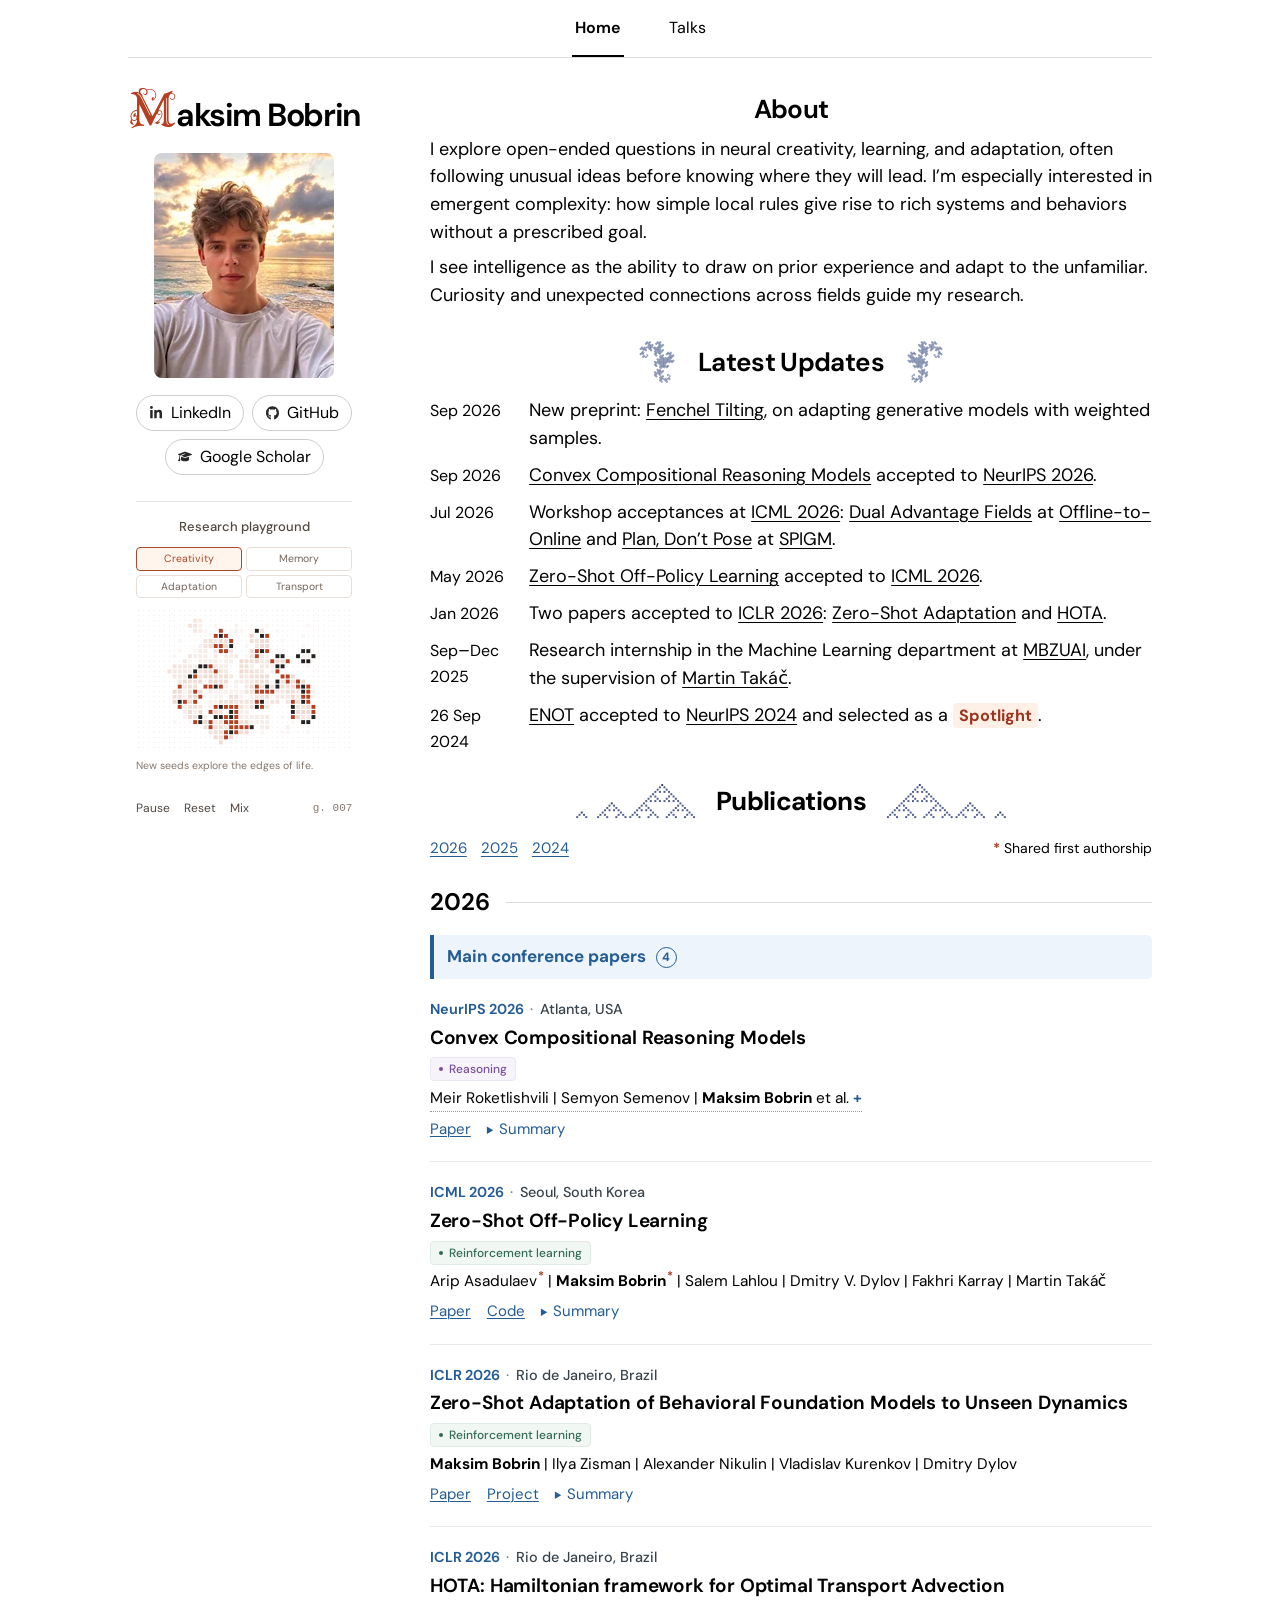
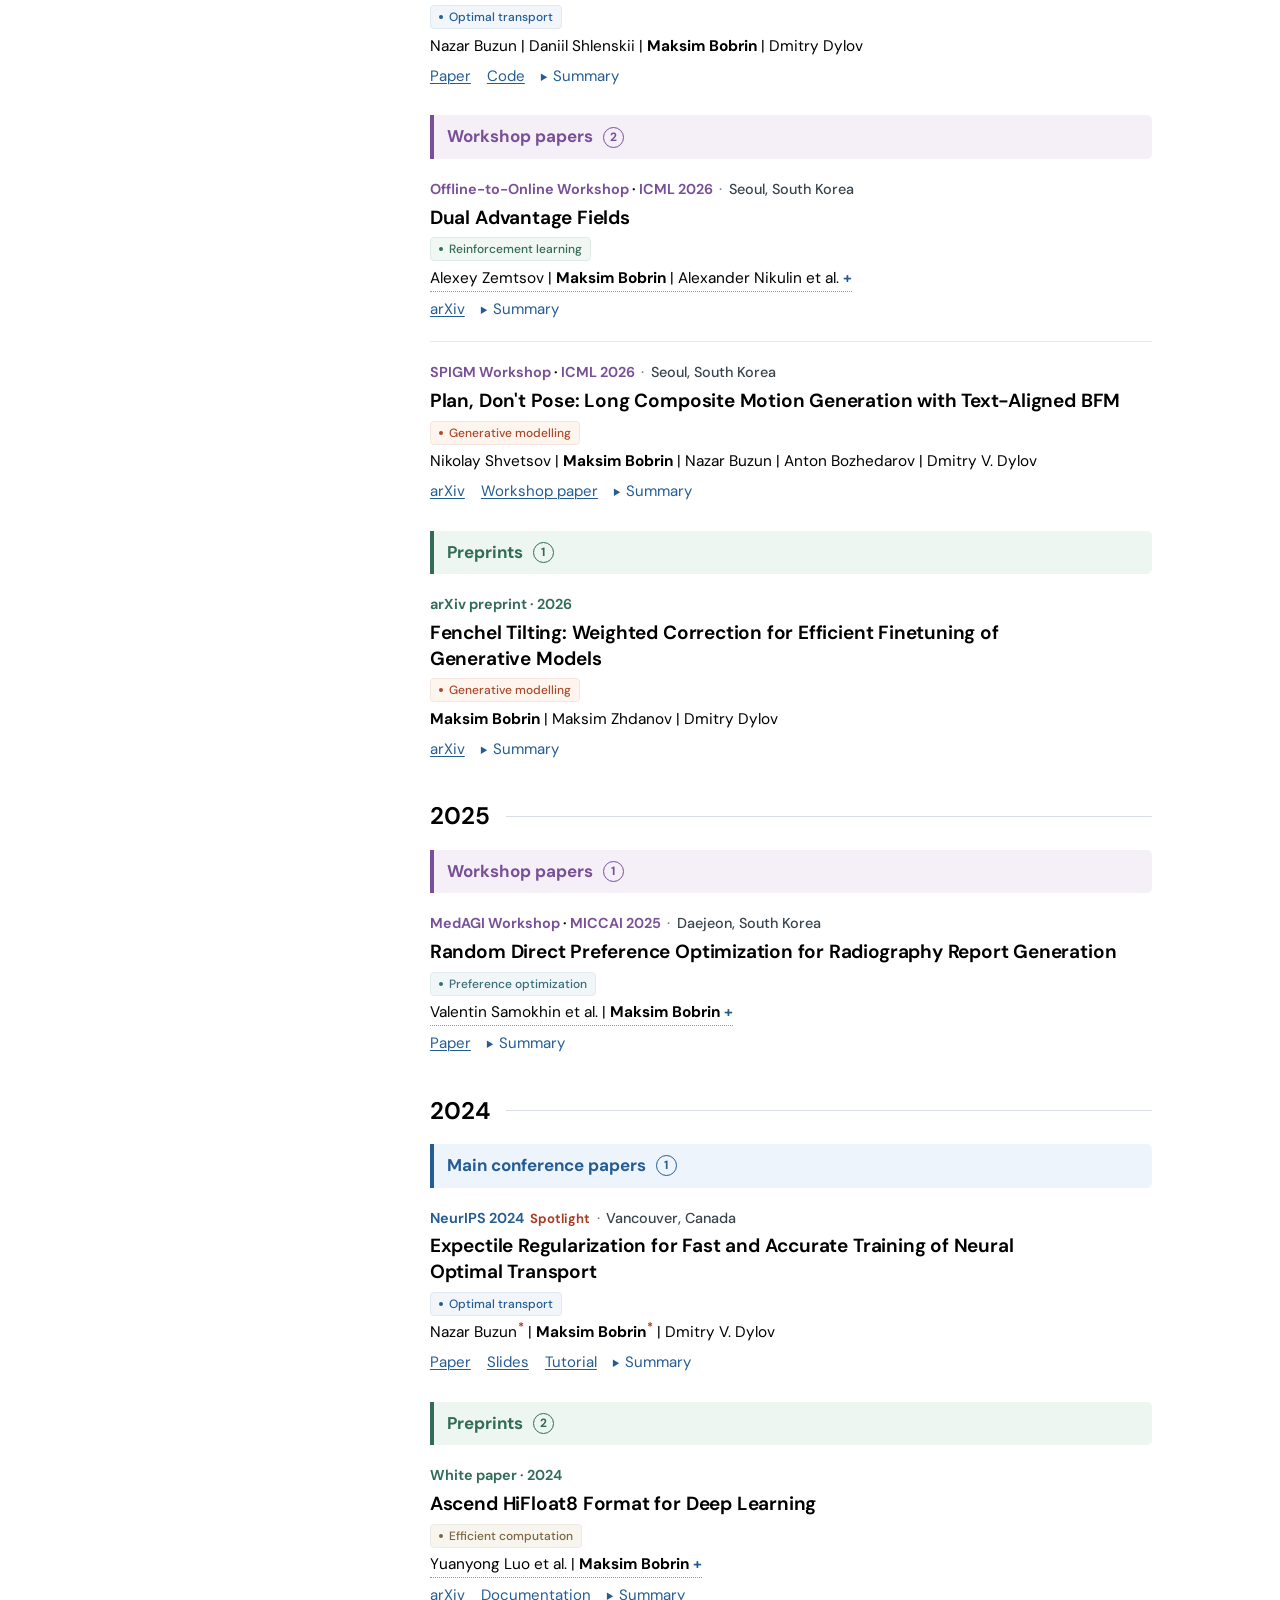
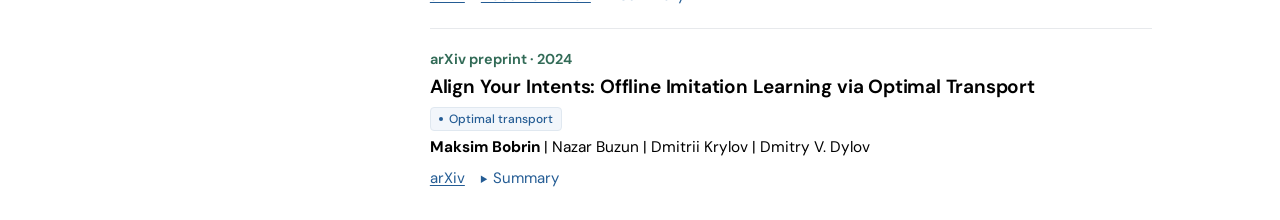
==== commit 130ad39a: "Add research playground and paper topic labels; remove footer name" ====
--- a/index.html
+++ b/index.html
@@ -14,8 +14,8 @@
   <meta name="twitter:title" content="Maksim Bobrin">
   <meta name="twitter:description" content="PhD student, Researcher">
   <title>Maksim Bobrin</title>
-  <link rel="stylesheet" href="assets/site.css?v=9d55af760f29">
-
+  <link rel="stylesheet" href="assets/site.css?v=f2b10cf507e2">
+  <script src="assets/life-loader.js?v=d2e9014ad767" defer></script>
 </head>
 <body>
   <a class="skip" href="#main">Skip to content</a>
@@ -32,6 +32,23 @@
       <ul class="profiles" aria-label="Profiles"><li data-profile="linkedin"><a href="https://www.linkedin.com/in/maksim-bobrin"><img src="assets/linkedin.svg" alt="" width="15" height="15">LinkedIn</a></li>
 <li data-profile="github"><a href="https://github.com/maxsbob"><img src="assets/github.svg" alt="" width="15" height="15">GitHub</a></li>
 <li data-profile="scholar"><a href="https://scholar.google.com/citations?user=8vy8vqgAAAAJ&amp;hl=en"><img src="assets/scholar.svg" alt="" width="15" height="15">Google Scholar</a></li></ul>
+      <figure class="life" data-life hidden>
+        <figcaption title="Combine ideas inspired by creativity, memory, adaptation, and transport. With every idea off, the world follows Conway’s Game of Life.">Research playground</figcaption>
+        <div class="life-ideas" role="group" aria-label="Combine research ideas">
+          <button type="button" data-idea="creativity" aria-pressed="true" title="Introduce new seeds into unexplored areas">Creativity</button>
+          <button type="button" data-idea="memory" aria-pressed="false" title="Let fading traces influence new growth">Memory</button>
+          <button type="button" data-idea="adaptation" aria-pressed="false" title="Change the habitat and let surviving cells acclimatize">Adaptation</button>
+          <button type="button" data-idea="transport" aria-pressed="false" title="Carry patterns through a changing flow">Transport</button>
+        </div>
+        <canvas class="life-canvas" role="button" tabindex="0" aria-label="An evolving world of research ideas. Click or press Enter to plant a seed." aria-describedby="life-hint" width="432" height="284"></canvas>
+        <p id="life-hint" class="life-hint" data-life-note aria-live="polite">New seeds explore the edges of life.</p>
+        <div class="life-controls">
+          <button type="button" data-life-toggle aria-pressed="false">Pause</button>
+          <button type="button" data-life-reset title="Start over with the same seed and current ideas">Reset</button>
+          <button type="button" data-life-mix title="Try a new combination of ideas and a fresh seed">Mix</button>
+          <span class="life-generation" data-life-generation aria-hidden="true">g. 000</span>
+        </div>
+      </figure>
     </aside>
     <div class="column">
       <main id="main">
@@ -52,72 +69,82 @@
       <article class="paper-row" id="convex-compositional-reasoning">
         <div class="venue-line"><span class="venue-links"><a href="https://neurips.cc/Conferences/2026">NeurIPS 2026</a></span><span class="place">Atlanta, USA</span></div>
         <h5 class="paper-title"><a href="https://openreview.net/forum?id=P8NrHa7X4l">Convex Compositional Reasoning Models</a></h5>
+        <p class="paper-keyword" data-topic="reasoning"><span class="sr-only">Research topic: </span>Reasoning</p>
         <details class="all-authors"><summary>Meir Roketlishvili | Semyon Semenov | <strong>Maksim Bobrin</strong> et al.<span class="sr-only"> — full author list</span></summary><p>Meir Roketlishvili | Semyon Semenov | <strong>Maksim Bobrin</strong> | Viktor Kovalchuk | Albert Baichorov | Abduragim Shtanchaev | Fakhri Karray | Dmitry V. Dylov | Martin Takáč | Arip Asadulaev</p></details>
         <div class="resources"><a href="https://openreview.net/forum?id=P8NrHa7X4l">Paper</a><details class="abstract"><summary>Summary</summary><p>Each local constraint contributes a convex energy function. Adding those functions keeps the overall problem convex, so a solver trained on small instances can tackle larger ones.</p></details></div>
       </article>
       <article class="paper-row" id="zero-shot-off-policy">
         <div class="venue-line"><span class="venue-links"><a href="https://icml.cc/Conferences/2026">ICML 2026</a></span><span class="place">Seoul, South Korea</span></div>
         <h5 class="paper-title"><a href="https://proceedings.mlr.press/v306/asadulaev26b.html">Zero-Shot Off-Policy Learning</a></h5>
+        <p class="paper-keyword" data-topic="reinforcement-learning"><span class="sr-only">Research topic: </span>Reinforcement learning</p>
         <p class="paper-authors">Arip Asadulaev<sup class="equal-marker" aria-label="shared first author">*</sup> | <strong>Maksim Bobrin</strong><sup class="equal-marker" aria-label="shared first author">*</sup> | Salem Lahlou | Dmitry V. Dylov | Fakhri Karray | Martin Takáč</p>
         <div class="resources"><a href="https://proceedings.mlr.press/v306/asadulaev26b.html">Paper</a><a href="https://github.com/machinestein/Zero-Shot-Off-Policy-Learning">Code</a><details class="abstract"><summary>Summary</summary><p>A connection between successor measures and density ratios lets an agent correct for the distribution of its offline data when a new task arrives.</p></details></div>
       </article>
       <article class="paper-row" id="zero-shot-adaptation">
         <div class="venue-line"><span class="venue-links"><a href="https://iclr.cc/Conferences/2026">ICLR 2026</a></span><span class="place">Rio de Janeiro, Brazil</span></div>
         <h5 class="paper-title"><a href="https://proceedings.iclr.cc/paper_files/paper/2026/hash/cd7fe6d521c3fc74c5363a7e29f47910-Abstract-Conference.html">Zero-Shot Adaptation of Behavioral Foundation Models to Unseen Dynamics</a></h5>
+        <p class="paper-keyword" data-topic="reinforcement-learning"><span class="sr-only">Research topic: </span>Reinforcement learning</p>
         <p class="paper-authors"><strong>Maksim Bobrin</strong> | Ilya Zisman | Alexander Nikulin | Vladislav Kurenkov | Dmitry Dylov</p>
         <div class="resources"><a href="https://proceedings.iclr.cc/paper_files/paper/2026/hash/cd7fe6d521c3fc74c5363a7e29f47910-Abstract-Conference.html">Paper</a><a href="https://belief-fb.dunnolab.ai/">Project</a><details class="abstract"><summary>Summary</summary><p>A transformer infers the current dynamics from recent interactions. Conditioning the policy on that belief lets it adapt when the environment changes.</p></details></div>
       </article>
       <article class="paper-row" id="hota">
         <div class="venue-line"><span class="venue-links"><a href="https://iclr.cc/Conferences/2026">ICLR 2026</a></span><span class="place">Rio de Janeiro, Brazil</span></div>
         <h5 class="paper-title"><a href="https://proceedings.iclr.cc/paper_files/paper/2026/hash/8911a007b983c6a4c33fcf03630fa107-Abstract-Conference.html">HOTA: Hamiltonian framework for Optimal Transport Advection</a></h5>
+        <p class="paper-keyword" data-topic="optimal-transport"><span class="sr-only">Research topic: </span>Optimal transport</p>
         <p class="paper-authors">Nazar Buzun | Daniil Shlenskii | <strong>Maksim Bobrin</strong> | Dmitry Dylov</p>
         <div class="resources"><a href="https://proceedings.iclr.cc/paper_files/paper/2026/hash/8911a007b983c6a4c33fcf03630fa107-Abstract-Conference.html">Paper</a><a href="https://github.com/nazarblch/HOTA">Code</a><details class="abstract"><summary>Summary</summary><p>HOTA learns potentials that guide trajectories between two distributions. It can account for the geometry of the space without fitting intermediate probability densities.</p></details></div>
       </article></section><section class="publication-group workshop" aria-labelledby="workshop-2026"><h4 class="group-title" id="workshop-2026"><span>Workshop papers</span><span class="group-count">2</span></h4>
       <article class="paper-row" id="dual-advantage-fields">
         <div class="venue-line"><span class="venue-links"><a href="https://decision-making-offline2online-icml2026.github.io/">Offline-to-Online Workshop</a><span class="venue-separator" aria-hidden="true"> · </span><a href="https://icml.cc/Conferences/2026">ICML 2026</a></span><span class="place">Seoul, South Korea</span></div>
         <h5 class="paper-title"><a href="https://arxiv.org/abs/2606.04188">Dual Advantage Fields</a></h5>
+        <p class="paper-keyword" data-topic="reinforcement-learning"><span class="sr-only">Research topic: </span>Reinforcement learning</p>
         <details class="all-authors"><summary>Alexey Zemtsov | <strong>Maksim Bobrin</strong> | Alexander Nikulin et al.<span class="sr-only"> — full author list</span></summary><p>Alexey Zemtsov | <strong>Maksim Bobrin</strong> | Alexander Nikulin | Dmitry V. Dylov | Fakhri Karray | Vladislav Kurenkov | Martin Takáč | Arip Asadulaev</p></details>
         <div class="resources"><a href="https://arxiv.org/abs/2606.04188">arXiv</a><details class="abstract"><summary>Summary</summary><p>The model predicts how each action moves the state representation. It ranks actions by how closely those changes align with the goal direction.</p></details></div>
       </article>
       <article class="paper-row" id="plan-dont-pose">
         <div class="venue-line"><span class="venue-links"><a href="https://spigmworkshop2026.github.io/">SPIGM Workshop</a><span class="venue-separator" aria-hidden="true"> · </span><a href="https://icml.cc/Conferences/2026">ICML 2026</a></span><span class="place">Seoul, South Korea</span></div>
         <h5 class="paper-title"><a href="https://arxiv.org/abs/2605.29906">Plan, Don&#x27;t Pose: Long Composite Motion Generation with Text-Aligned BFM</a></h5>
+        <p class="paper-keyword" data-topic="generative-modelling"><span class="sr-only">Research topic: </span>Generative modelling</p>
         <p class="paper-authors">Nikolay Shvetsov | <strong>Maksim Bobrin</strong> | Nazar Buzun | Anton Bozhedarov | Dmitry V. Dylov</p>
         <div class="resources"><a href="https://arxiv.org/abs/2605.29906">arXiv</a><a href="https://openreview.net/forum?id=wt8N5gegq1">Workshop paper</a><details class="abstract"><summary>Summary</summary><p>Text2BFM translates a description into a sequence of latent behaviors. A frozen behavioral foundation model executes the sequence as motion.</p></details></div>
       </article></section><section class="publication-group preprint" aria-labelledby="preprint-2026"><h4 class="group-title" id="preprint-2026"><span>Preprints</span><span class="group-count">1</span></h4>
       <article class="paper-row" id="fenchel-tilting">
         <div class="venue-line"><span class="venue preprint">arXiv preprint · 2026</span></div>
         <h5 class="paper-title"><a href="https://arxiv.org/abs/2609.40030">Fenchel Tilting: Weighted Correction for Efficient Finetuning of Generative Models</a></h5>
+        <p class="paper-keyword" data-topic="generative-modelling"><span class="sr-only">Research topic: </span>Generative modelling</p>
         <p class="paper-authors"><strong>Maksim Bobrin</strong> | Maksim Zhdanov | Dmitry Dylov</p>
         <div class="resources"><a href="https://arxiv.org/abs/2609.40030">arXiv</a><details class="abstract"><summary>Summary</summary><p>First estimate how much each sample should count under the target preference. Then hold those weights fixed while fitting the generative model.</p></details></div>
       </article></section></section><section class="publication-year" aria-labelledby="year-2025" id="publications-2025"><h3 class="year-title" id="year-2025">2025</h3><section class="publication-group workshop" aria-labelledby="workshop-2025"><h4 class="group-title" id="workshop-2025"><span>Workshop papers</span><span class="group-count">1</span></h4>
       <article class="paper-row" id="random-dpo">
         <div class="venue-line"><span class="venue-links"><a href="https://medagi2025.github.io/">MedAGI Workshop</a><span class="venue-separator" aria-hidden="true"> · </span><a href="https://conferences.miccai.org/2025/">MICCAI 2025</a></span><span class="place">Daejeon, South Korea</span></div>
         <h5 class="paper-title"><a href="https://link.springer.com/chapter/10.1007/978-3-032-07845-2_17">Random Direct Preference Optimization for Radiography Report Generation</a></h5>
+        <p class="paper-keyword" data-topic="preference-optimization"><span class="sr-only">Research topic: </span>Preference optimization</p>
         <details class="all-authors"><summary>Valentin Samokhin et al. | <strong>Maksim Bobrin</strong><span class="sr-only"> — full author list</span></summary><p>Valentin Samokhin | Boris Shirokikh | Mikhail Goncharov | Dmitriy Umerenkov | <strong>Maksim Bobrin</strong> | Ivan Oseledets | Dmitry Dylov | Mikhail Belyaev</p></details>
         <div class="resources"><a href="https://link.springer.com/chapter/10.1007/978-3-032-07845-2_17">Paper</a><details class="abstract"><summary>Summary</summary><p>A matching radiology report and a randomly sampled alternative form a preference pair for training, without new human rankings.</p></details></div>
       </article></section></section><section class="publication-year" aria-labelledby="year-2024" id="publications-2024"><h3 class="year-title" id="year-2024">2024</h3><section class="publication-group conference" aria-labelledby="conference-2024"><h4 class="group-title" id="conference-2024"><span>Main conference papers</span><span class="group-count">1</span></h4>
       <article class="paper-row" id="enot">
         <div class="venue-line"><span class="venue-links"><a href="https://neurips.cc/Conferences/2024">NeurIPS 2024</a></span><span class="venue-distinction">Spotlight</span><span class="place">Vancouver, Canada</span></div>
         <h5 class="paper-title"><a href="https://proceedings.neurips.cc/paper_files/paper/2024/hash/d885c74aa0e00cc07a35346aa7988e34-Abstract-Conference.html">Expectile Regularization for Fast and Accurate Training of Neural Optimal Transport</a></h5>
+        <p class="paper-keyword" data-topic="optimal-transport"><span class="sr-only">Research topic: </span>Optimal transport</p>
         <p class="paper-authors">Nazar Buzun<sup class="equal-marker" aria-label="shared first author">*</sup> | <strong>Maksim Bobrin</strong><sup class="equal-marker" aria-label="shared first author">*</sup> | Dmitry V. Dylov</p>
         <div class="resources"><a href="https://proceedings.neurips.cc/paper_files/paper/2024/hash/d885c74aa0e00cc07a35346aa7988e34-Abstract-Conference.html">Paper</a><a href="https://neurips.cc/media/neurips-2024/Slides/96684_uqR9Gw5.pdf">Slides</a><a href="https://ott-jax.readthedocs.io/tutorials/neural/300_ENOT.html">Tutorial</a><details class="abstract"><summary>Summary</summary><p>An asymmetric loss couples the two transport potentials during training, removing the need for a costly inner optimization.</p></details></div>
       </article></section><section class="publication-group preprint" aria-labelledby="preprint-2024"><h4 class="group-title" id="preprint-2024"><span>Preprints</span><span class="group-count">2</span></h4>
       <article class="paper-row" id="ascend-hifloat8">
         <div class="venue-line"><span class="venue preprint">White paper · 2024</span></div>
         <h5 class="paper-title"><a href="https://arxiv.org/abs/2409.16626">Ascend HiFloat8 Format for Deep Learning</a></h5>
+        <p class="paper-keyword" data-topic="efficient-computation"><span class="sr-only">Research topic: </span>Efficient computation</p>
         <details class="all-authors"><summary>Yuanyong Luo et al. | <strong>Maksim Bobrin</strong><span class="sr-only"> — full author list</span></summary><p>Yuanyong Luo | Zhongxing Zhang | Richard Wu | Hu Liu | Ying Jin | Kai Zheng | Minmin Wang | Zhanying He | Guipeng Hu | Luyao Chen | Tianchi Hu | Junsong Wang | Minqi Chen | Mikhaylov Dmitry | Korviakov Vladimir | <strong>Maksim Bobrin</strong> | Yuhao Hu | Guanfu Chen | Zeyi Huang</p></details>
         <div class="resources"><a href="https://arxiv.org/abs/2409.16626">arXiv</a><a href="https://hifloat.gccorg.com/docs/en/hifloat8/white_paper/ascend_hifloat8_format_for_deep_learning.html">Documentation</a><details class="abstract"><summary>Summary</summary><p>HiFloat8 varies the precision of the mantissa across exponent ranges to balance numerical precision and dynamic range within eight bits.</p></details></div>
       </article>
       <article class="paper-row" id="align-your-intents">
         <div class="venue-line"><span class="venue preprint">arXiv preprint · 2024</span></div>
         <h5 class="paper-title"><a href="https://arxiv.org/abs/2402.13037">Align Your Intents: Offline Imitation Learning via Optimal Transport</a></h5>
+        <p class="paper-keyword" data-topic="optimal-transport"><span class="sr-only">Research topic: </span>Optimal transport</p>
         <p class="paper-authors"><strong>Maksim Bobrin</strong> | Nazar Buzun | Dmitrii Krylov | Dmitry V. Dylov</p>
         <div class="resources"><a href="https://arxiv.org/abs/2402.13037">arXiv</a><details class="abstract"><summary>Summary</summary><p>AILOT matches expert and agent trajectories in a learned space of intents. The transport cost supplies a reward even when the demonstrations contain no action labels.</p></details></div>
       </article></section></section>
   </section>
 </main>
-      <footer>Maksim Bobrin</footer>
     </div>
   </div>
 </body>
--- a/assets/site.css
+++ b/assets/site.css
@@ -99,6 +99,26 @@
   text-decoration: none;
 }
 .profiles img { width: 14px; height: 14px; object-fit: contain; opacity: .84; }
+.life { width: 216px; max-width: 100%; margin: 26px auto 0; padding-top: 15px; border-top: 1px solid #e9e5e1; }
+.life figcaption { font-size: .8125rem; font-weight: 500; text-align: center; color: #514840; }
+.life-ideas { display: grid; grid-template-columns: repeat(2,minmax(0,1fr)); gap: 4px; margin-top: 10px; }
+.life-ideas button { appearance: none; border: 1px solid #e6dfd9; border-radius: 4px; padding: 3px 6px; color: #73665d; background: #fff; font: .65625rem/1.5 'DM Sans',sans-serif; cursor: pointer; }
+.life-ideas button:hover { border-color: var(--idea-tone); color: var(--idea-tone); }
+.life-ideas button[aria-pressed=true] { color: var(--idea-tone); border-color: var(--idea-tone); background: var(--idea-wash); }
+.life-ideas [data-idea=creativity] { --idea-tone: #a94929; --idea-wash: #fff5ed; }
+.life-ideas [data-idea=memory] { --idea-tone: #795098; --idea-wash: #f8f2fb; }
+.life-ideas [data-idea=adaptation] { --idea-tone: #326b57; --idea-wash: #eff7f2; }
+.life-ideas [data-idea=transport] { --idea-tone: #245c94; --idea-wash: #eff5fb; }
+.life-canvas { display: block; width: 100%; height: clamp(88px, calc(100svh - 680px), 142px); margin-top: 10px; cursor: crosshair; }
+.life-controls { display: flex; align-items: center; gap: 14px; margin-top: 9px; }
+.life-controls button { appearance: none; border: 0; padding: 3px 0; background: transparent; color: #514840; font: inherit; font-size: .75rem; line-height: 1.4; cursor: pointer; }
+.life-controls button:hover { color: #b43f21; text-decoration: underline; text-underline-offset: .2em; }
+.life-generation { margin-left: auto; color: #87786d; font: .6875rem/1.4 ui-monospace, monospace; font-variant-numeric: tabular-nums; }
+.life-hint { min-height: 30px; margin: 8px 0 0; font-size: .65625rem; line-height: 1.45; color: #87786d; text-align: left; }
+@media (max-height: 700px) {
+  .life { margin-top: 22px; }
+  .life-hint { min-height: 15px; margin-top: 4px; white-space: nowrap; overflow: hidden; text-overflow: ellipsis; }
+}
 .topbar { width: min(100% - 64px, 1024px); margin: 0 auto; border-bottom: 1px solid var(--line); }
 .topbar nav { display: flex; justify-content: center; gap: clamp(15px, 3.3vw, 42px); }
 .topbar a {
@@ -162,7 +182,6 @@
 summary { cursor: pointer; width: fit-content; }
 summary::marker { font-size: .75em; }
 .abstract p { margin: 5px 0; color: var(--ink); font-size: 1.0625rem; }
-footer { margin-top: 33px; padding-top: 12px; border-top: 1px solid var(--line); font-size: .84375rem; color: var(--ink); }
 /* Publication bibliography */
 #publications {
   --conference: #245c94;
@@ -210,6 +229,22 @@
 .paper-title { margin: 0; color: #000; font-size: 1.1875rem; font-weight: 650; letter-spacing: -.01em; line-height: 1.35; text-wrap: pretty; }
 .paper-title a { color: inherit; text-decoration: none; transition: color .15s ease; }
 .paper-title a:hover, .paper-title a:focus-visible { color: var(--publication-link); text-decoration: underline; text-decoration-thickness: 1px; text-underline-offset: .16em; }
+.paper-keyword {
+  --topic-ink: #245c94;
+  --topic-tint: #f2f6fb;
+  display: flex; align-items: center; gap: 6px; width: fit-content;
+  margin: 7px 0 5px; padding: 2px 8px;
+  border: 1px solid color-mix(in srgb, var(--topic-ink) 14%, white);
+  border-radius: 4px;
+  color: var(--topic-ink); background: var(--topic-tint);
+  font-size: .75rem; font-weight: 500; line-height: 1.5;
+}
+.paper-keyword::before { content: ''; width: 4px; height: 4px; border-radius: 50%; background: currentColor; flex: 0 0 auto; }
+.paper-keyword[data-topic=reinforcement-learning] { --topic-ink: #326b57; --topic-tint: #f1f7f3; }
+.paper-keyword[data-topic=generative-modelling] { --topic-ink: #a94929; --topic-tint: #fff5ef; }
+.paper-keyword[data-topic=reasoning] { --topic-ink: #795098; --topic-tint: #f7f3fa; }
+.paper-keyword[data-topic=preference-optimization] { --topic-ink: #396d76; --topic-tint: #f1f7f8; }
+.paper-keyword[data-topic=efficient-computation] { --topic-ink: #7c6542; --topic-tint: #f8f5ef; }
 .paper-authors, .all-authors { margin: .35rem 0 .4rem; font-size: .96rem; line-height: 1.55; }
 .all-authors summary { display: inline; border-bottom: 1px dotted #999; }
 .all-authors summary::after { content: ' +'; font-weight: 650; color: var(--publication-link); }
@@ -295,6 +330,7 @@
   .year-title { gap: 13px; }
   .year-title::before { content: ''; flex: 1; height: 1px; background: #d8dee3; }
   .group-title { justify-content: center; gap: 10px; padding: 10px 8px; font-size: 1rem; }
+  .paper-keyword { margin-inline: auto; }
   .paper-row { width: min(100%, 39ch); margin-inline: auto; text-align: center; overflow-wrap: anywhere; }
   .venue-line { justify-content: center; }
   .resources { justify-content: center; }
@@ -305,7 +341,7 @@
 @media print {
   .layout { display: block; width: auto; padding: 0; }
   .profile { position: static; margin-bottom: 12px; }
-  .topbar, .profiles, .skip, .controls, .back { display: none; }
+  .topbar, .profiles, .skip, .controls, .back, .life { display: none; }
   .slide[hidden] { display: block !important; }
   .slide { break-inside: avoid; }
 }
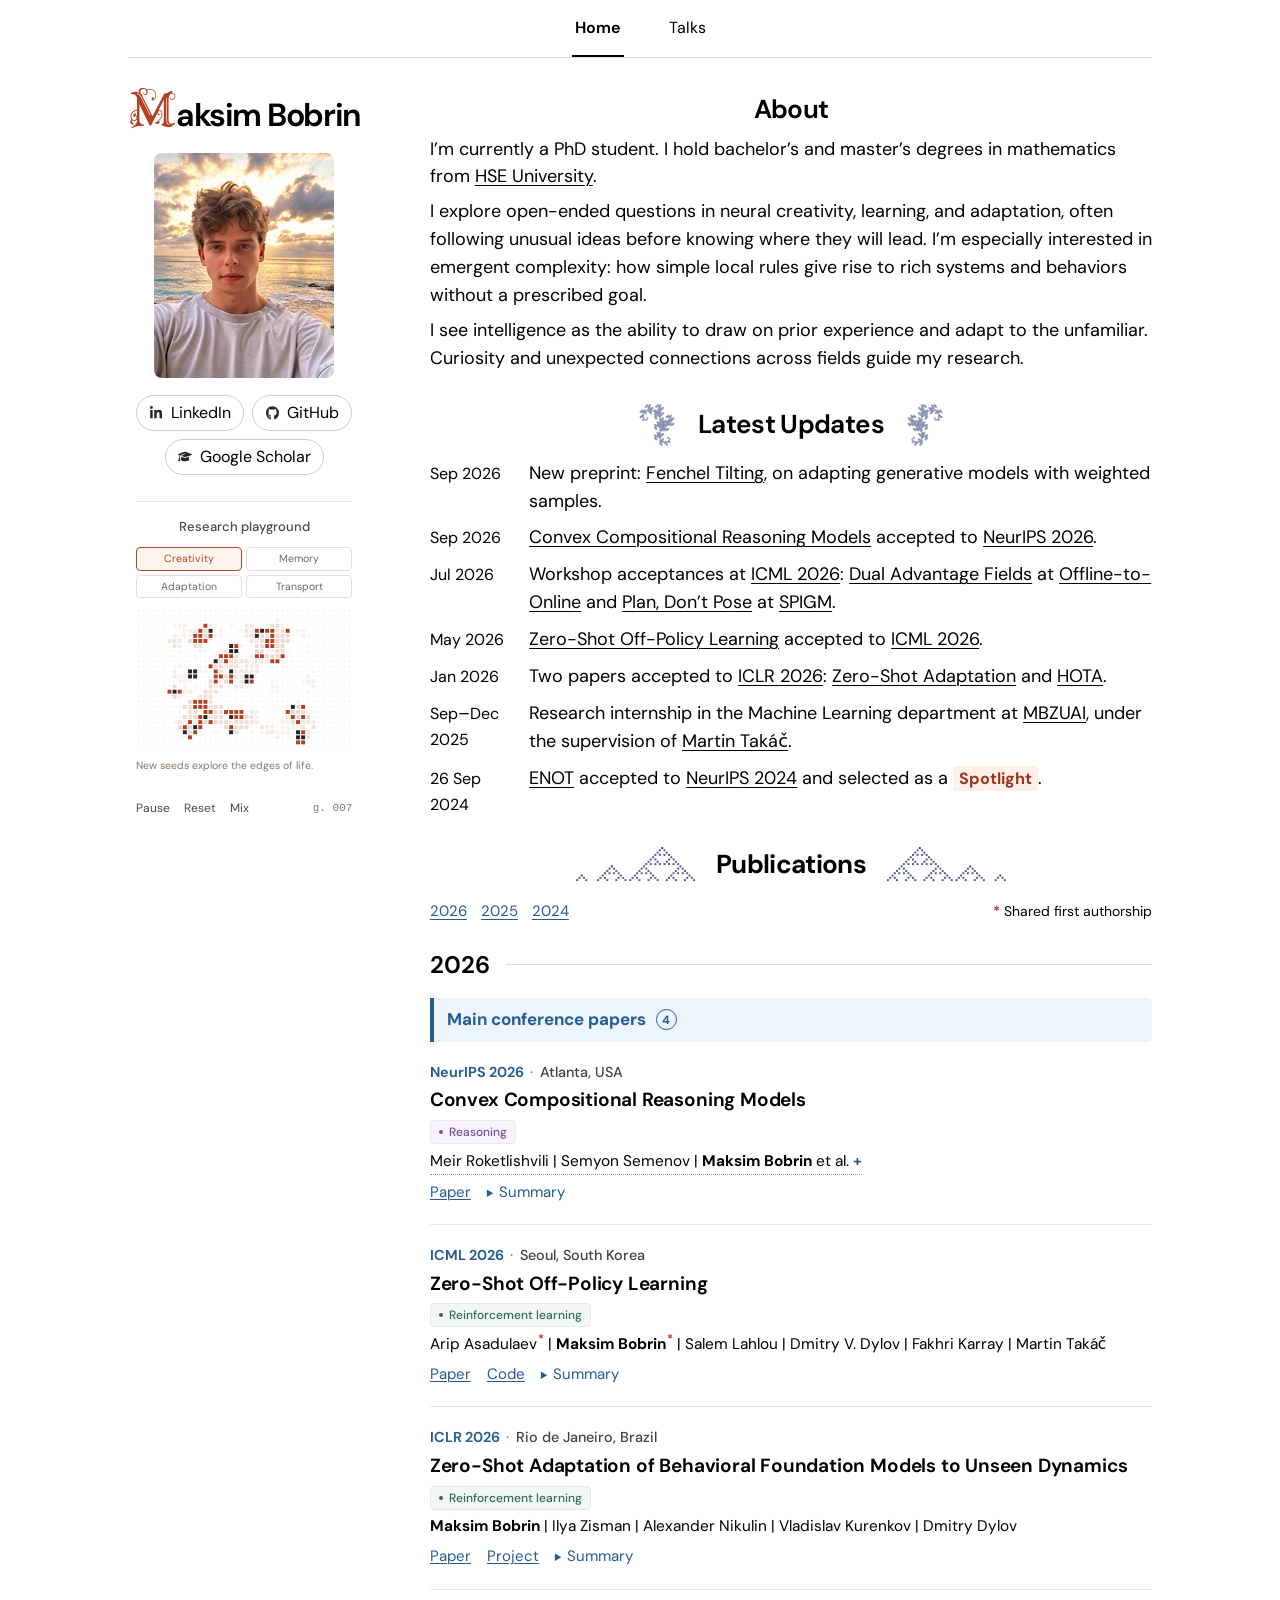
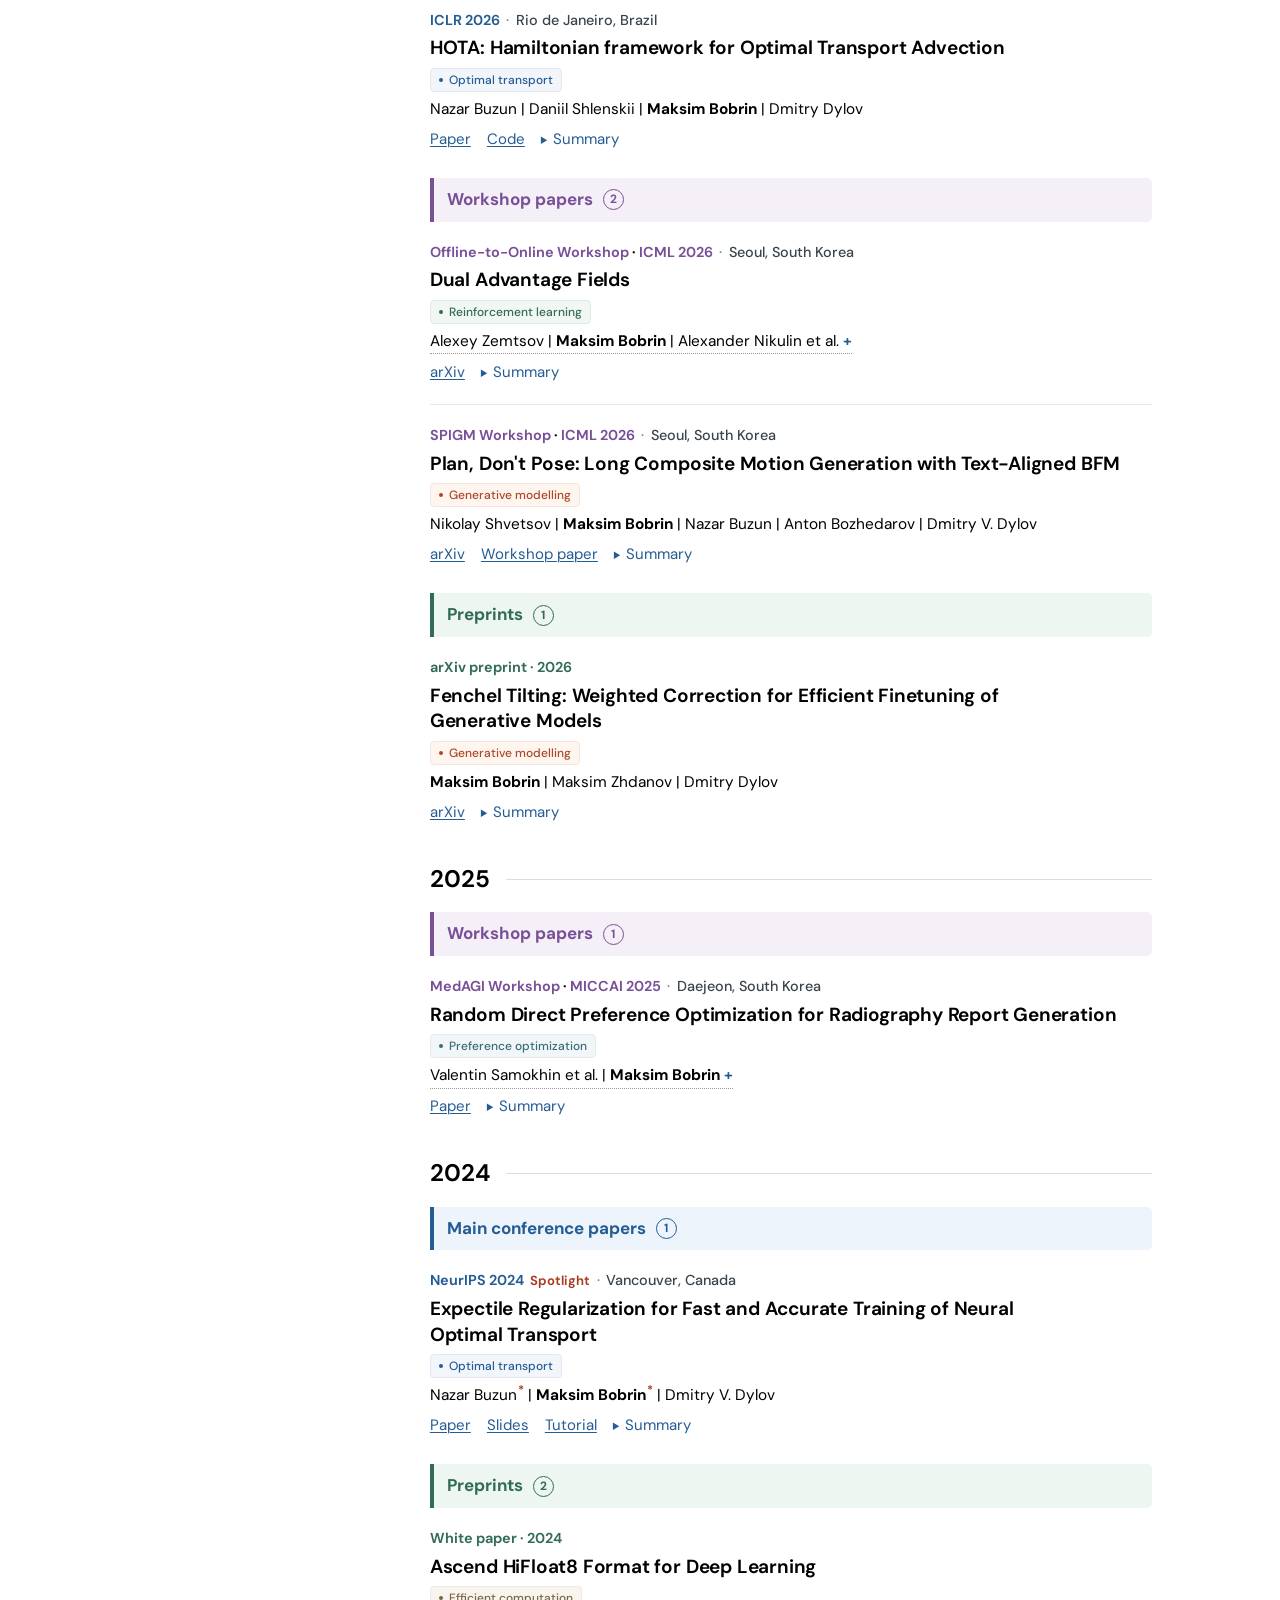
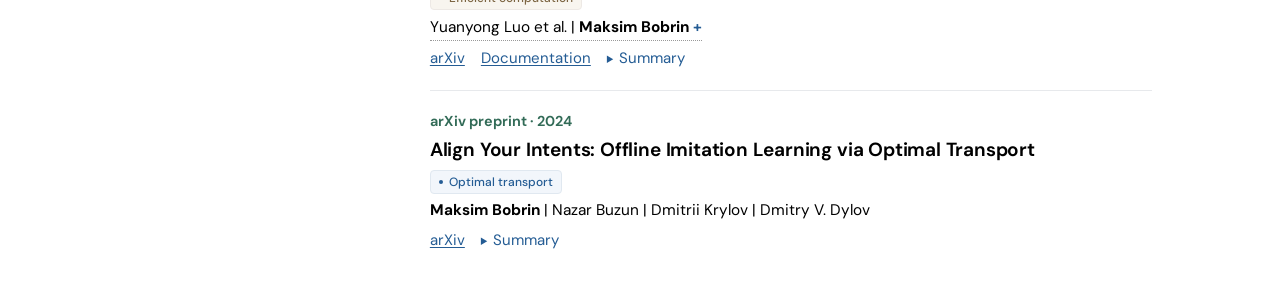
==== commit 941ead76: "Add PhD status and HSE mathematics degrees to About" ====
--- a/index.html
+++ b/index.html
@@ -54,6 +54,7 @@
       <main id="main">
   <section class="bio" aria-labelledby="about">
     <h2 id="about" class="page-title">About</h2>
+    <p>I’m currently a PhD student. I hold bachelor’s and master’s degrees in mathematics from <a href="https://www.hse.ru/en/ma/sltheory/">HSE University</a>.</p>
     <p>I explore open-ended questions in neural creativity, learning, and adaptation, often following unusual ideas before knowing where they will lead. I’m especially interested in emergent complexity: how simple local rules give rise to rich systems and behaviors without a prescribed goal.</p>
     <p>I see intelligence as the ability to draw on prior experience and adapt to the unfamiliar. Curiosity and unexpected connections across fields guide my research.</p>
   </section>
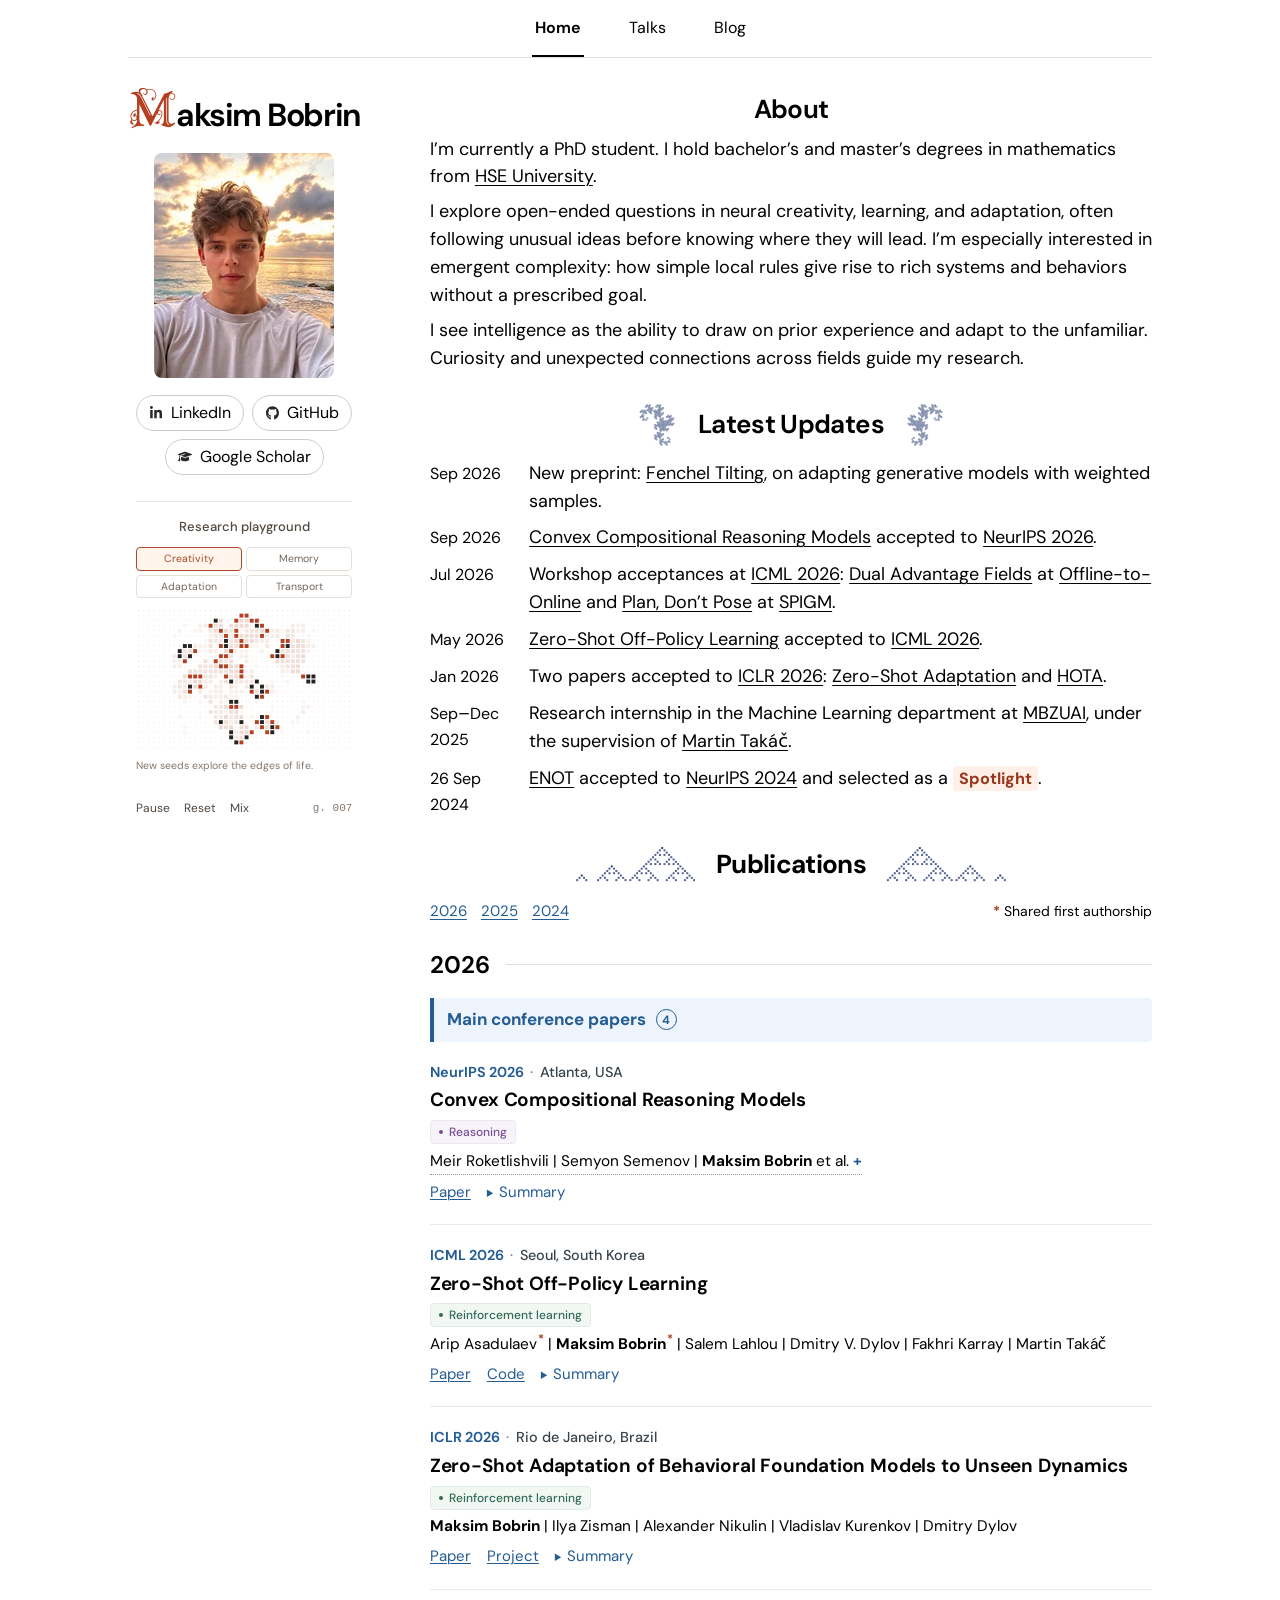
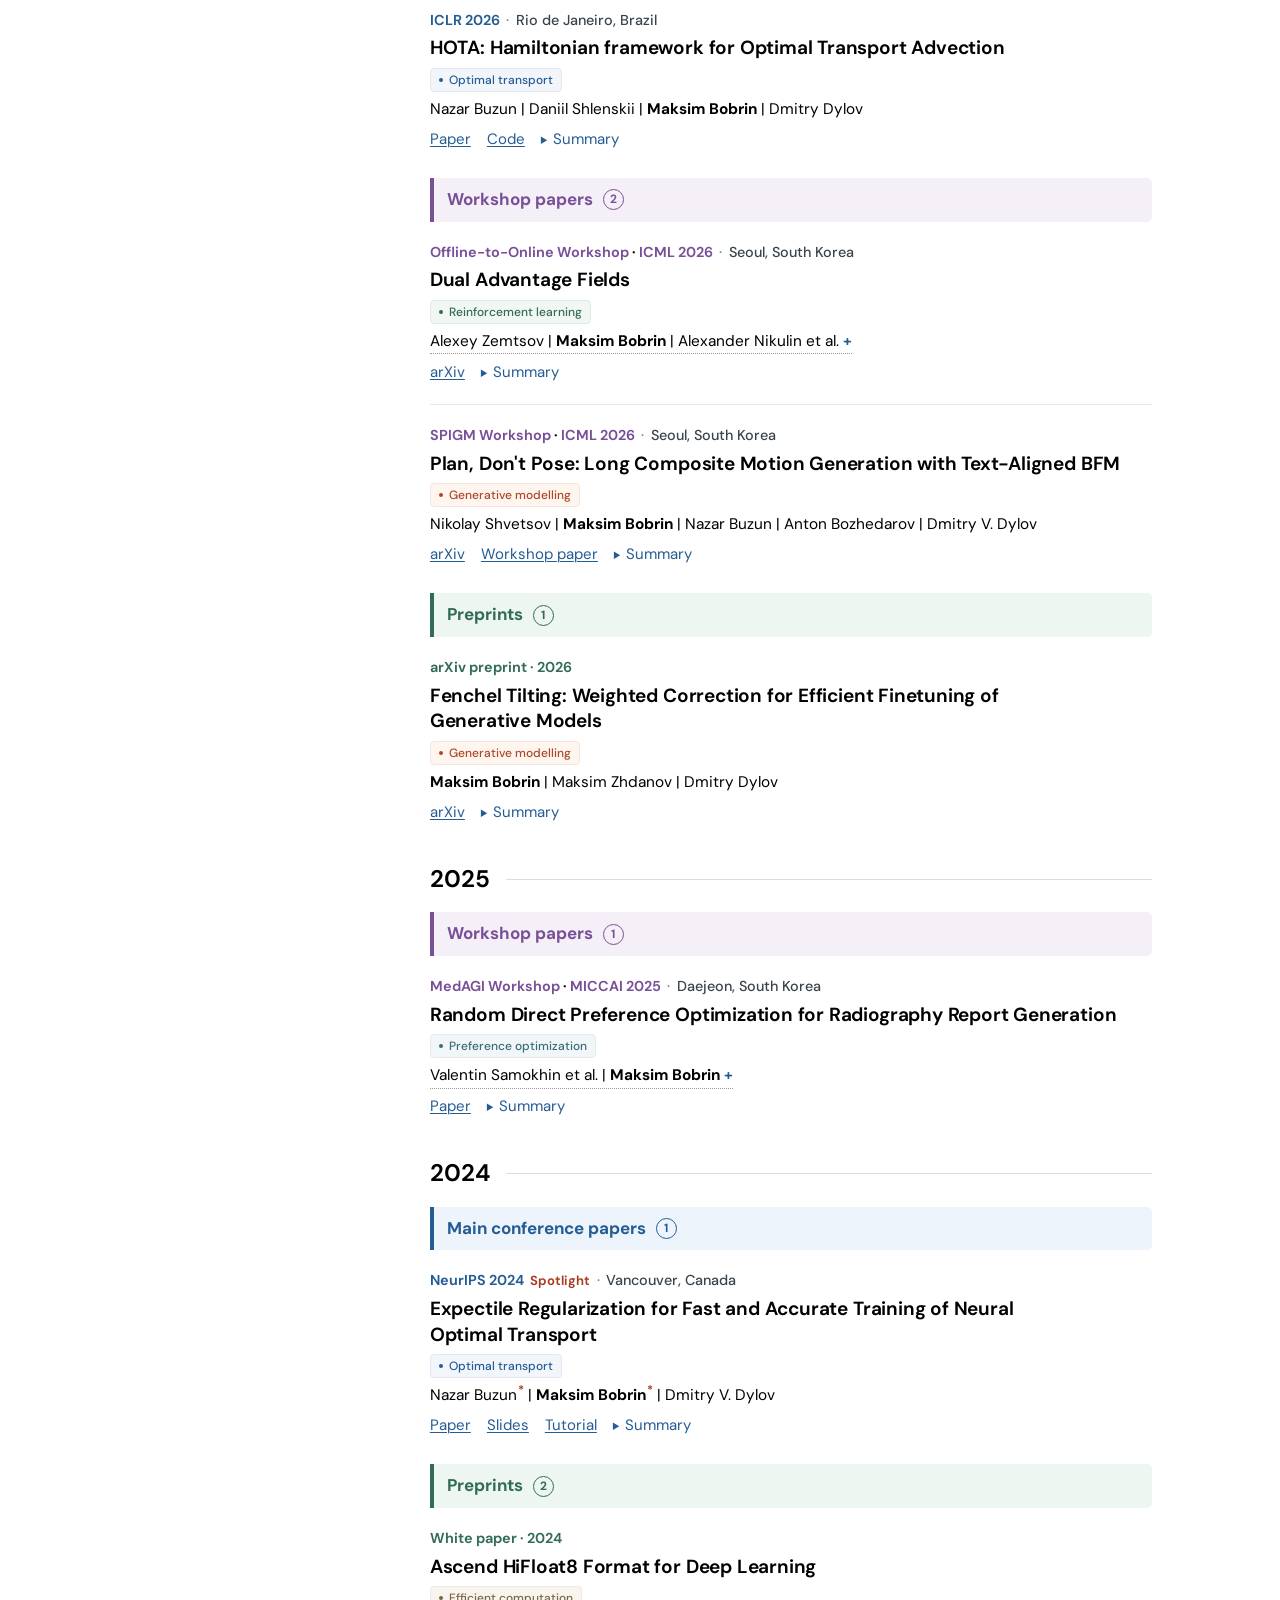
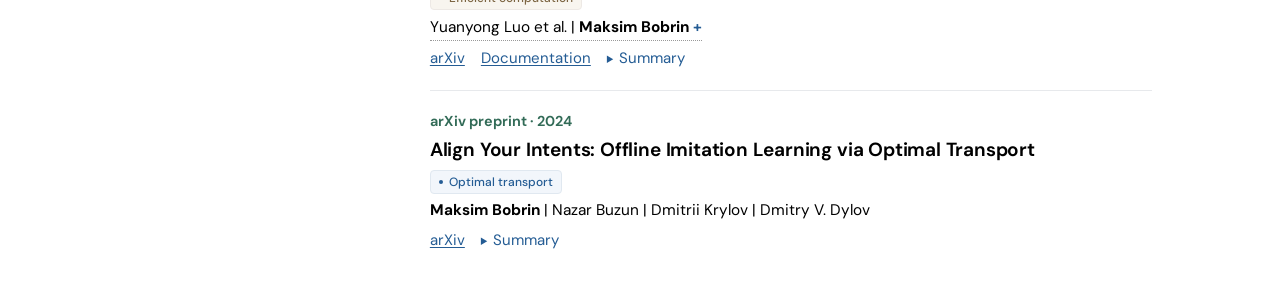
==== commit d5ae5cd2: "Add Blog with independent Quarto projects and automated publishing" ====
--- a/index.html
+++ b/index.html
@@ -14,13 +14,13 @@
   <meta name="twitter:title" content="Maksim Bobrin">
   <meta name="twitter:description" content="PhD student, Researcher">
   <title>Maksim Bobrin</title>
-  <link rel="stylesheet" href="assets/site.css?v=f2b10cf507e2">
+  <link rel="stylesheet" href="assets/site.css?v=a213619a45d1">
   <script src="assets/life-loader.js?v=d2e9014ad767" defer></script>
 </head>
 <body>
   <a class="skip" href="#main">Skip to content</a>
   <header class="topbar">
-    <nav aria-label="Main navigation"><a href="index.html" aria-current="page">Home</a> <a href="talks.html">Talks</a></nav>
+    <nav aria-label="Main navigation"><a href="index.html" aria-current="page">Home</a> <a href="talks.html">Talks</a> <a href="blog/">Blog</a></nav>
   </header>
   <div class="layout">
     <aside class="profile" aria-label="Researcher profile">
--- a/assets/site.css
+++ b/assets/site.css
@@ -289,6 +289,23 @@
 .talk-resources { display: flex; flex-wrap: wrap; gap: 10px 20px; align-items: baseline; margin-top: 12px; font-size: 1rem; }
 .talk-resources a { text-decoration: underline; text-underline-offset: .2em; }
 .file-info { margin-left: 5px; font-size: .8125rem; color: #39434b; }
+/* Project websites in the Blog */
+.blog-intro .lede { text-align: center; color: #39434b; }
+.blog-list { list-style: none; padding: 0; }
+.blog-entry { padding: 24px 0; border-block: 1px solid var(--line); }
+.blog-list li + li .blog-entry { border-top: 0; }
+.blog-meta { display: flex; flex-wrap: wrap; align-items: center; gap: 8px 16px; margin-bottom: 10px; }
+.blog-meta time { font-size: .8125rem; color: #59636b; }
+.blog-tags { display: flex; flex-wrap: wrap; gap: 6px; }
+.blog-tags span { padding: 1px 7px; background: #f2f6fb; color: #245c94; border-radius: 4px; font-size: .75rem; }
+.blog-entry h2 { font-size: 1.4rem; line-height: 1.35; text-wrap: pretty; }
+.blog-entry h2 a { text-decoration: none; }
+.blog-entry h2 a:hover { color: #245c94; text-decoration: underline; }
+.blog-entry p, .blog-archive p { margin-top: 8px; color: #39434b; font-size: 1rem; }
+.blog-open { display: inline-flex; align-items: baseline; gap: 8px; margin-top: 14px; color: #245c94; font-size: .9375rem; text-decoration: underline; text-underline-offset: .2em; }
+.blog-archive { margin-top: 36px; }
+.blog-archive h2 { font-size: 1rem; color: #59636b; font-weight: 500; margin-bottom: 16px; }
+.blog-archive h3 { font-size: 1.125rem; }
 [hidden] { display: none !important; }
 @media (max-width: 780px) {
   .layout { grid-template-columns: max-content minmax(0, 1fr); gap: 30px; width: calc(100% - 48px); }
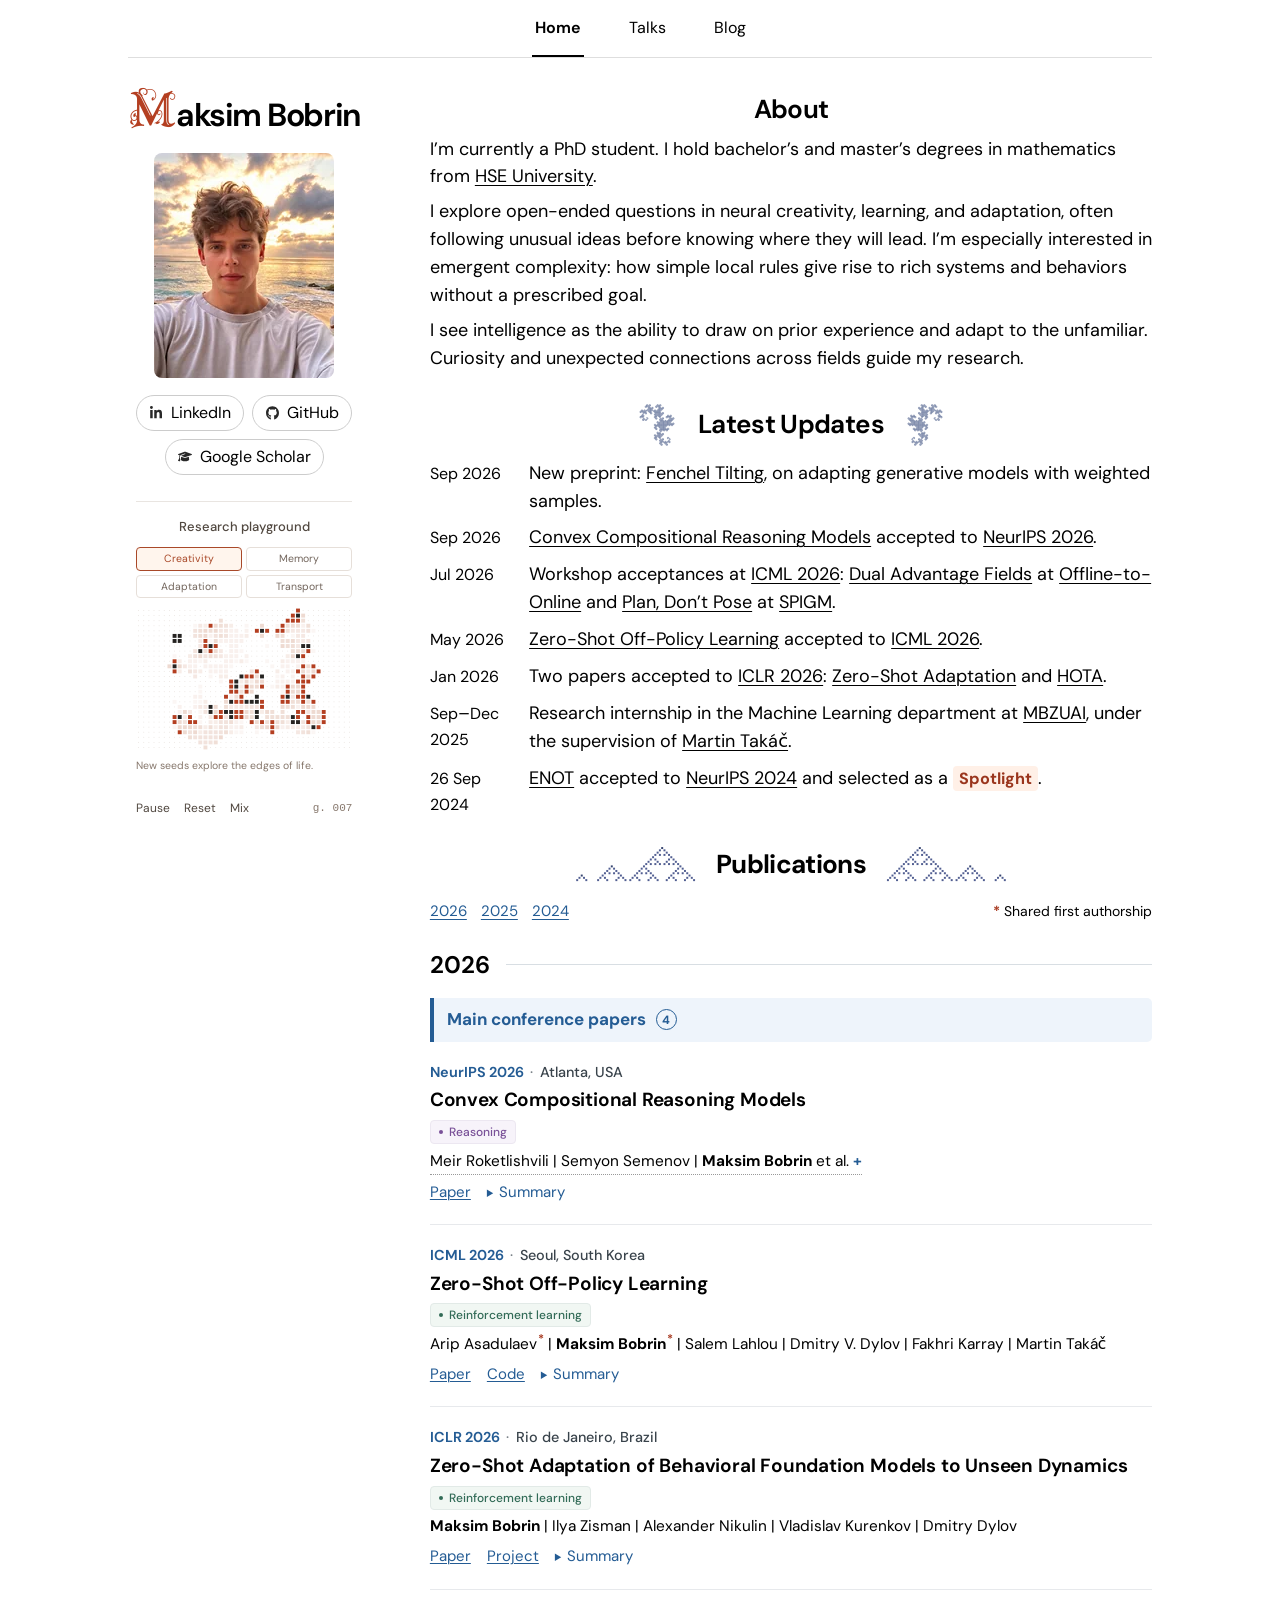
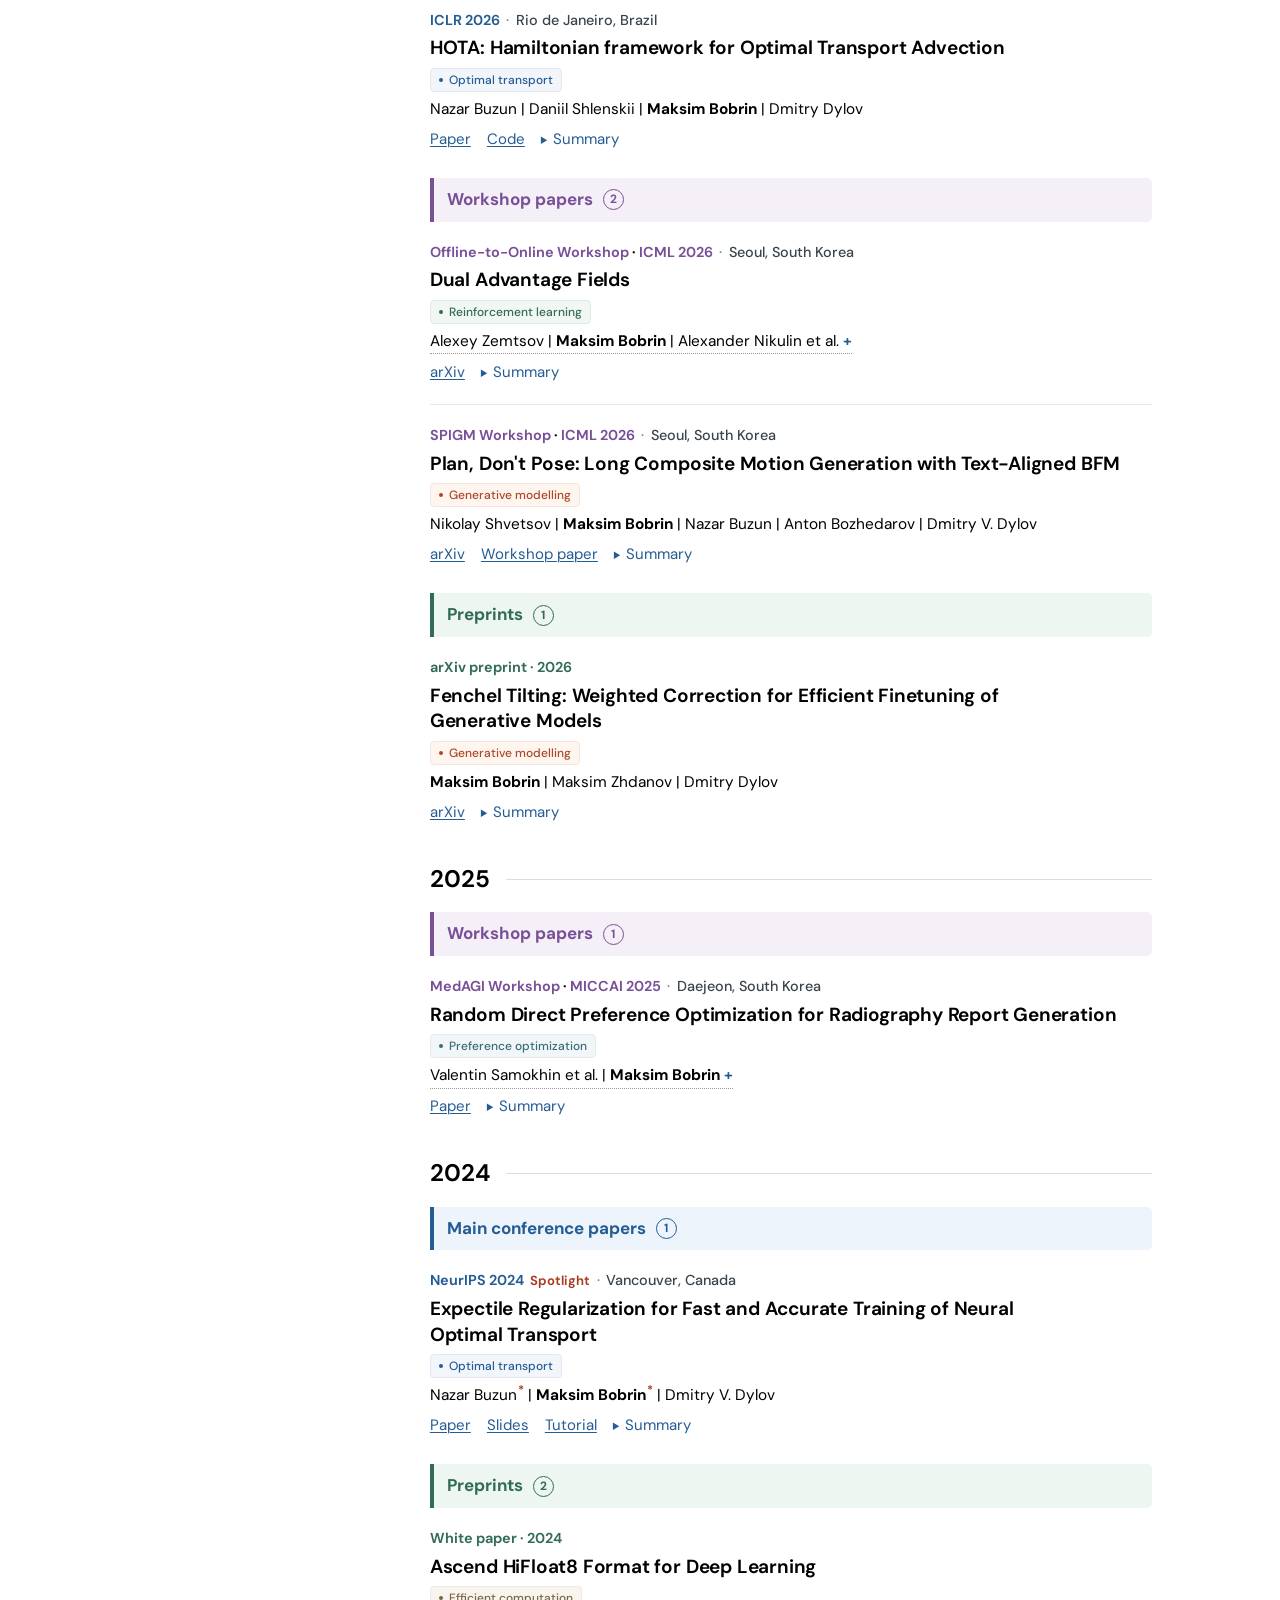
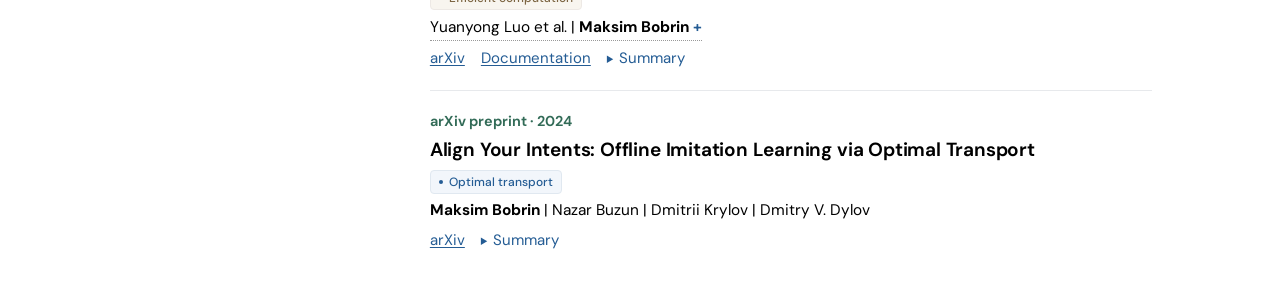
==== commit c0f0ddd1: "Remove earlier Blog notes and apply orange Quarto accents" ====
--- a/index.html
+++ b/index.html
@@ -14,7 +14,7 @@
   <meta name="twitter:title" content="Maksim Bobrin">
   <meta name="twitter:description" content="PhD student, Researcher">
   <title>Maksim Bobrin</title>
-  <link rel="stylesheet" href="assets/site.css?v=a213619a45d1">
+  <link rel="stylesheet" href="assets/site.css?v=6b3b69de487e">
   <script src="assets/life-loader.js?v=d2e9014ad767" defer></script>
 </head>
 <body>
--- a/assets/site.css
+++ b/assets/site.css
@@ -301,11 +301,8 @@
 .blog-entry h2 { font-size: 1.4rem; line-height: 1.35; text-wrap: pretty; }
 .blog-entry h2 a { text-decoration: none; }
 .blog-entry h2 a:hover { color: #245c94; text-decoration: underline; }
-.blog-entry p, .blog-archive p { margin-top: 8px; color: #39434b; font-size: 1rem; }
+.blog-entry p { margin-top: 8px; color: #39434b; font-size: 1rem; }
 .blog-open { display: inline-flex; align-items: baseline; gap: 8px; margin-top: 14px; color: #245c94; font-size: .9375rem; text-decoration: underline; text-underline-offset: .2em; }
-.blog-archive { margin-top: 36px; }
-.blog-archive h2 { font-size: 1rem; color: #59636b; font-weight: 500; margin-bottom: 16px; }
-.blog-archive h3 { font-size: 1.125rem; }
 [hidden] { display: none !important; }
 @media (max-width: 780px) {
   .layout { grid-template-columns: max-content minmax(0, 1fr); gap: 30px; width: calc(100% - 48px); }
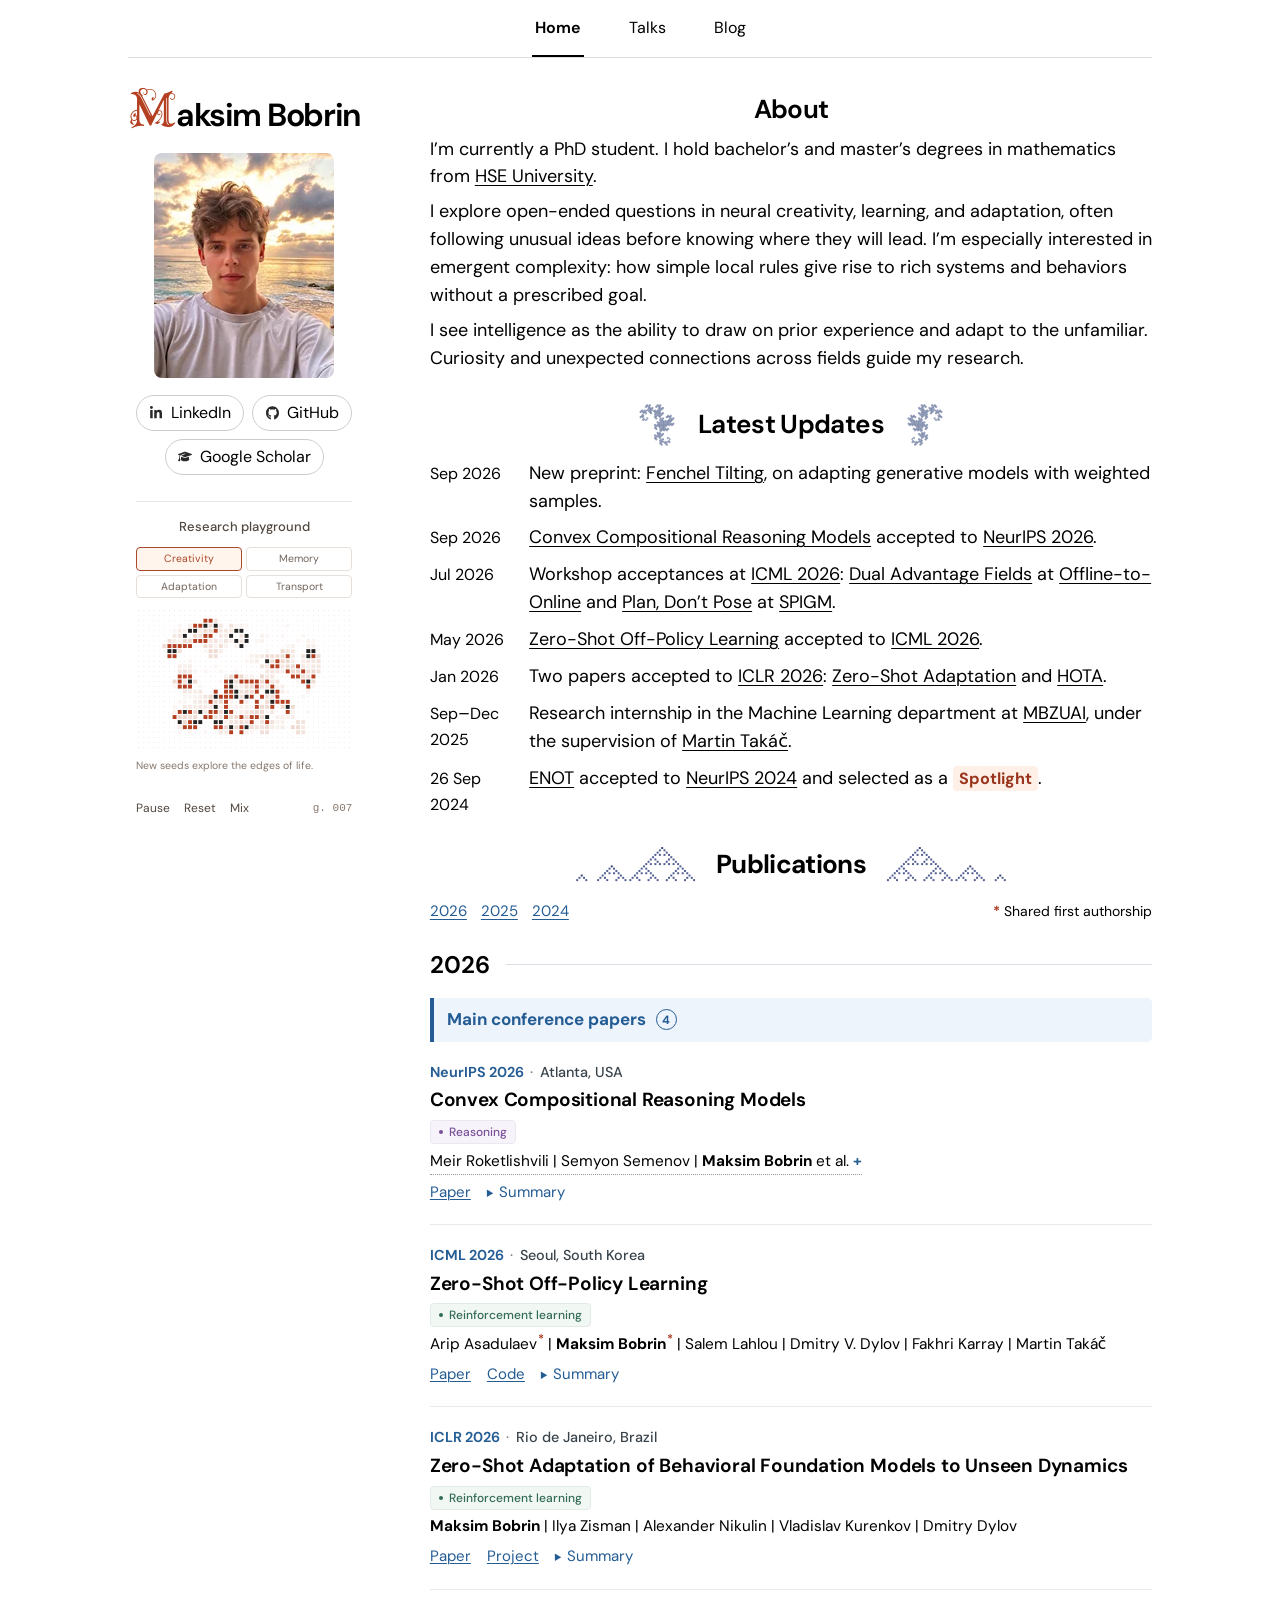
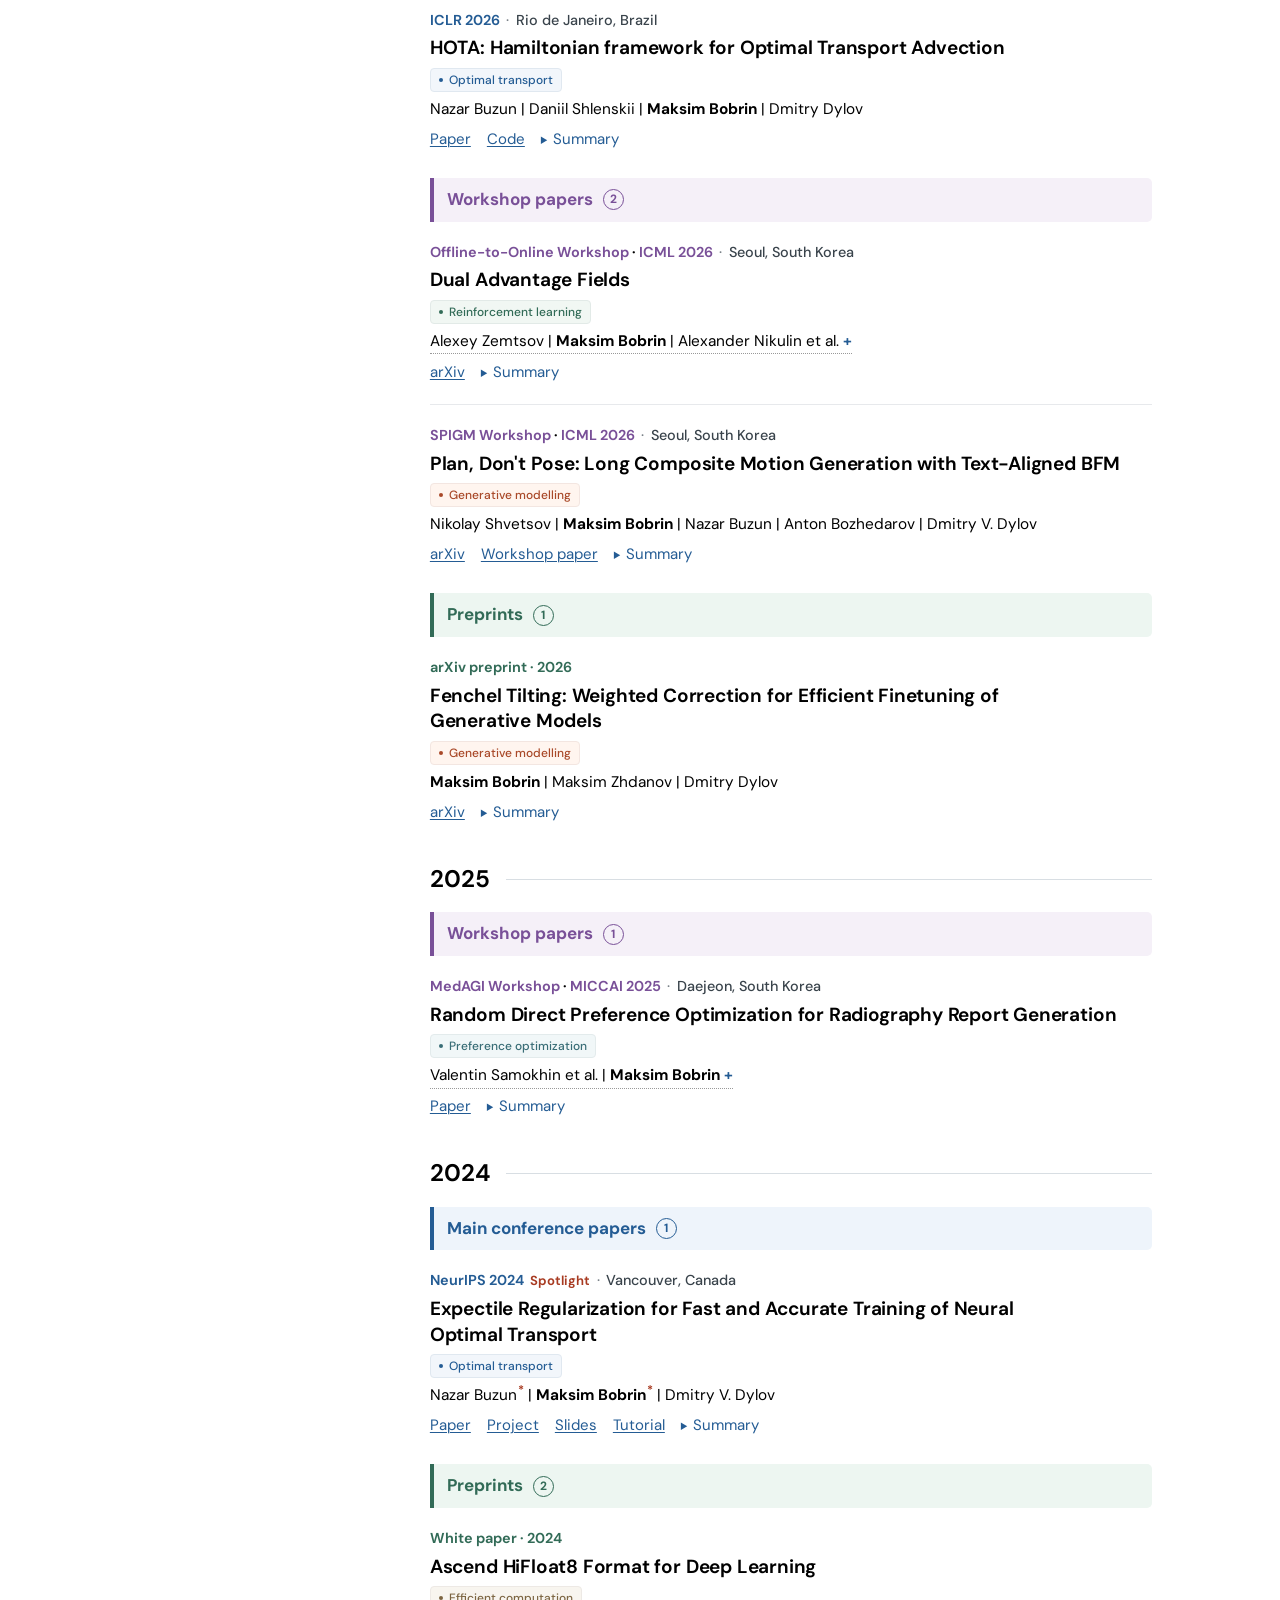
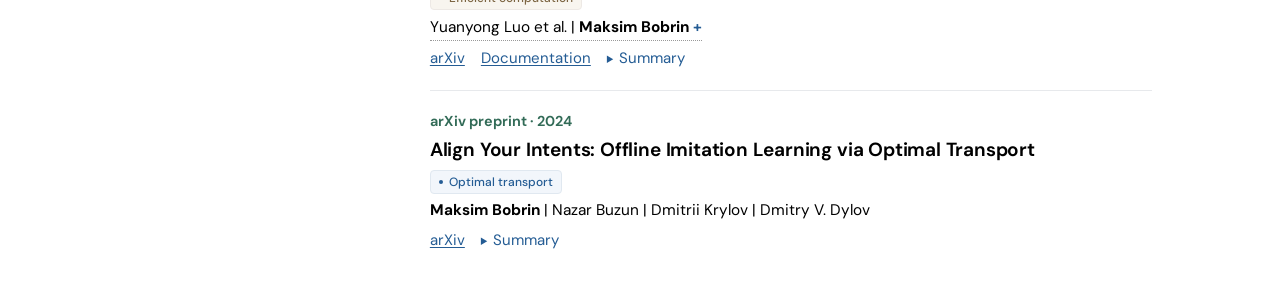
==== commit c3178dda: "Link the ENOT publication to its project page" ====
--- a/index.html
+++ b/index.html
@@ -128,7 +128,7 @@
         <h5 class="paper-title"><a href="https://proceedings.neurips.cc/paper_files/paper/2024/hash/d885c74aa0e00cc07a35346aa7988e34-Abstract-Conference.html">Expectile Regularization for Fast and Accurate Training of Neural Optimal Transport</a></h5>
         <p class="paper-keyword" data-topic="optimal-transport"><span class="sr-only">Research topic: </span>Optimal transport</p>
         <p class="paper-authors">Nazar Buzun<sup class="equal-marker" aria-label="shared first author">*</sup> | <strong>Maksim Bobrin</strong><sup class="equal-marker" aria-label="shared first author">*</sup> | Dmitry V. Dylov</p>
-        <div class="resources"><a href="https://proceedings.neurips.cc/paper_files/paper/2024/hash/d885c74aa0e00cc07a35346aa7988e34-Abstract-Conference.html">Paper</a><a href="https://neurips.cc/media/neurips-2024/Slides/96684_uqR9Gw5.pdf">Slides</a><a href="https://ott-jax.readthedocs.io/tutorials/neural/300_ENOT.html">Tutorial</a><details class="abstract"><summary>Summary</summary><p>An asymmetric loss couples the two transport potentials during training, removing the need for a costly inner optimization.</p></details></div>
+        <div class="resources"><a href="https://proceedings.neurips.cc/paper_files/paper/2024/hash/d885c74aa0e00cc07a35346aa7988e34-Abstract-Conference.html">Paper</a><a href="https://maxsbob.github.io/enot/">Project</a><a href="https://neurips.cc/media/neurips-2024/Slides/96684_uqR9Gw5.pdf">Slides</a><a href="https://ott-jax.readthedocs.io/tutorials/neural/300_ENOT.html">Tutorial</a><details class="abstract"><summary>Summary</summary><p>An asymmetric loss couples the two transport potentials during training, removing the need for a costly inner optimization.</p></details></div>
       </article></section><section class="publication-group preprint" aria-labelledby="preprint-2024"><h4 class="group-title" id="preprint-2024"><span>Preprints</span><span class="group-count">2</span></h4>
       <article class="paper-row" id="ascend-hifloat8">
         <div class="venue-line"><span class="venue preprint">White paper · 2024</span></div>
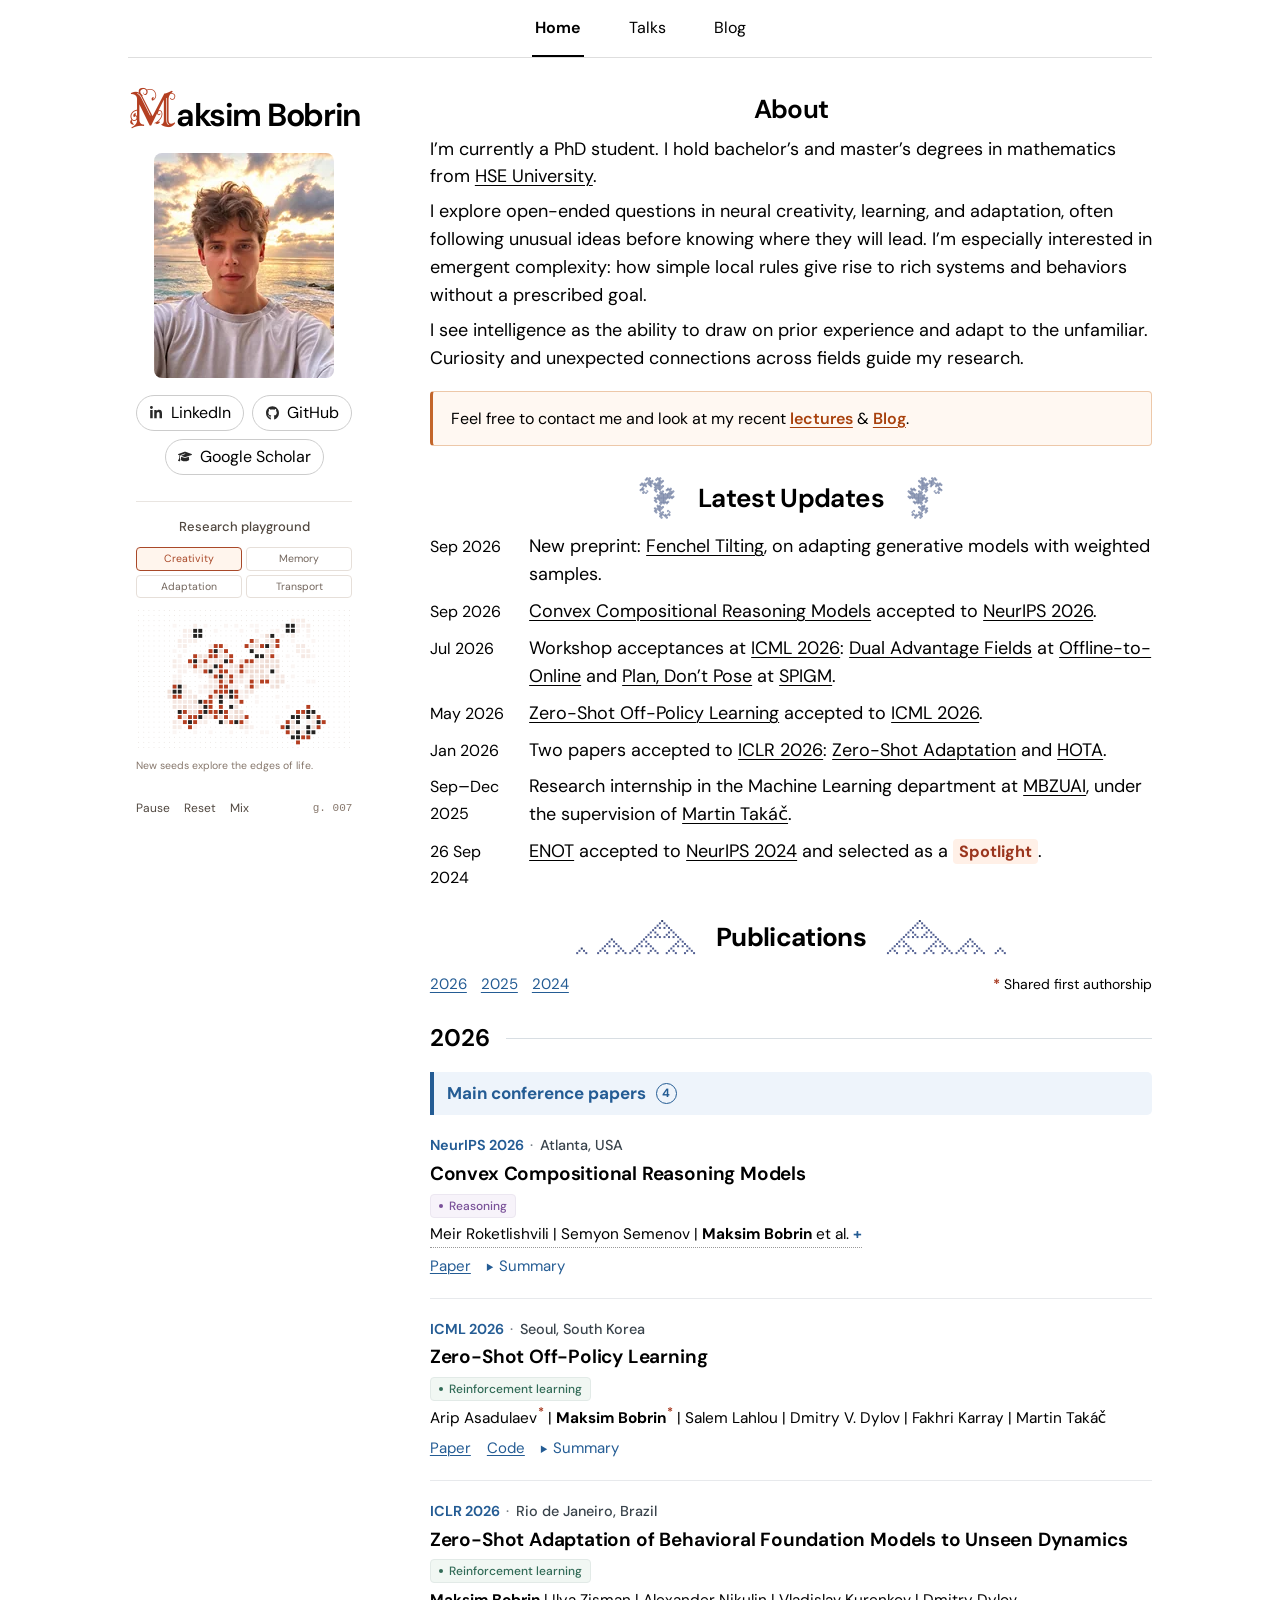
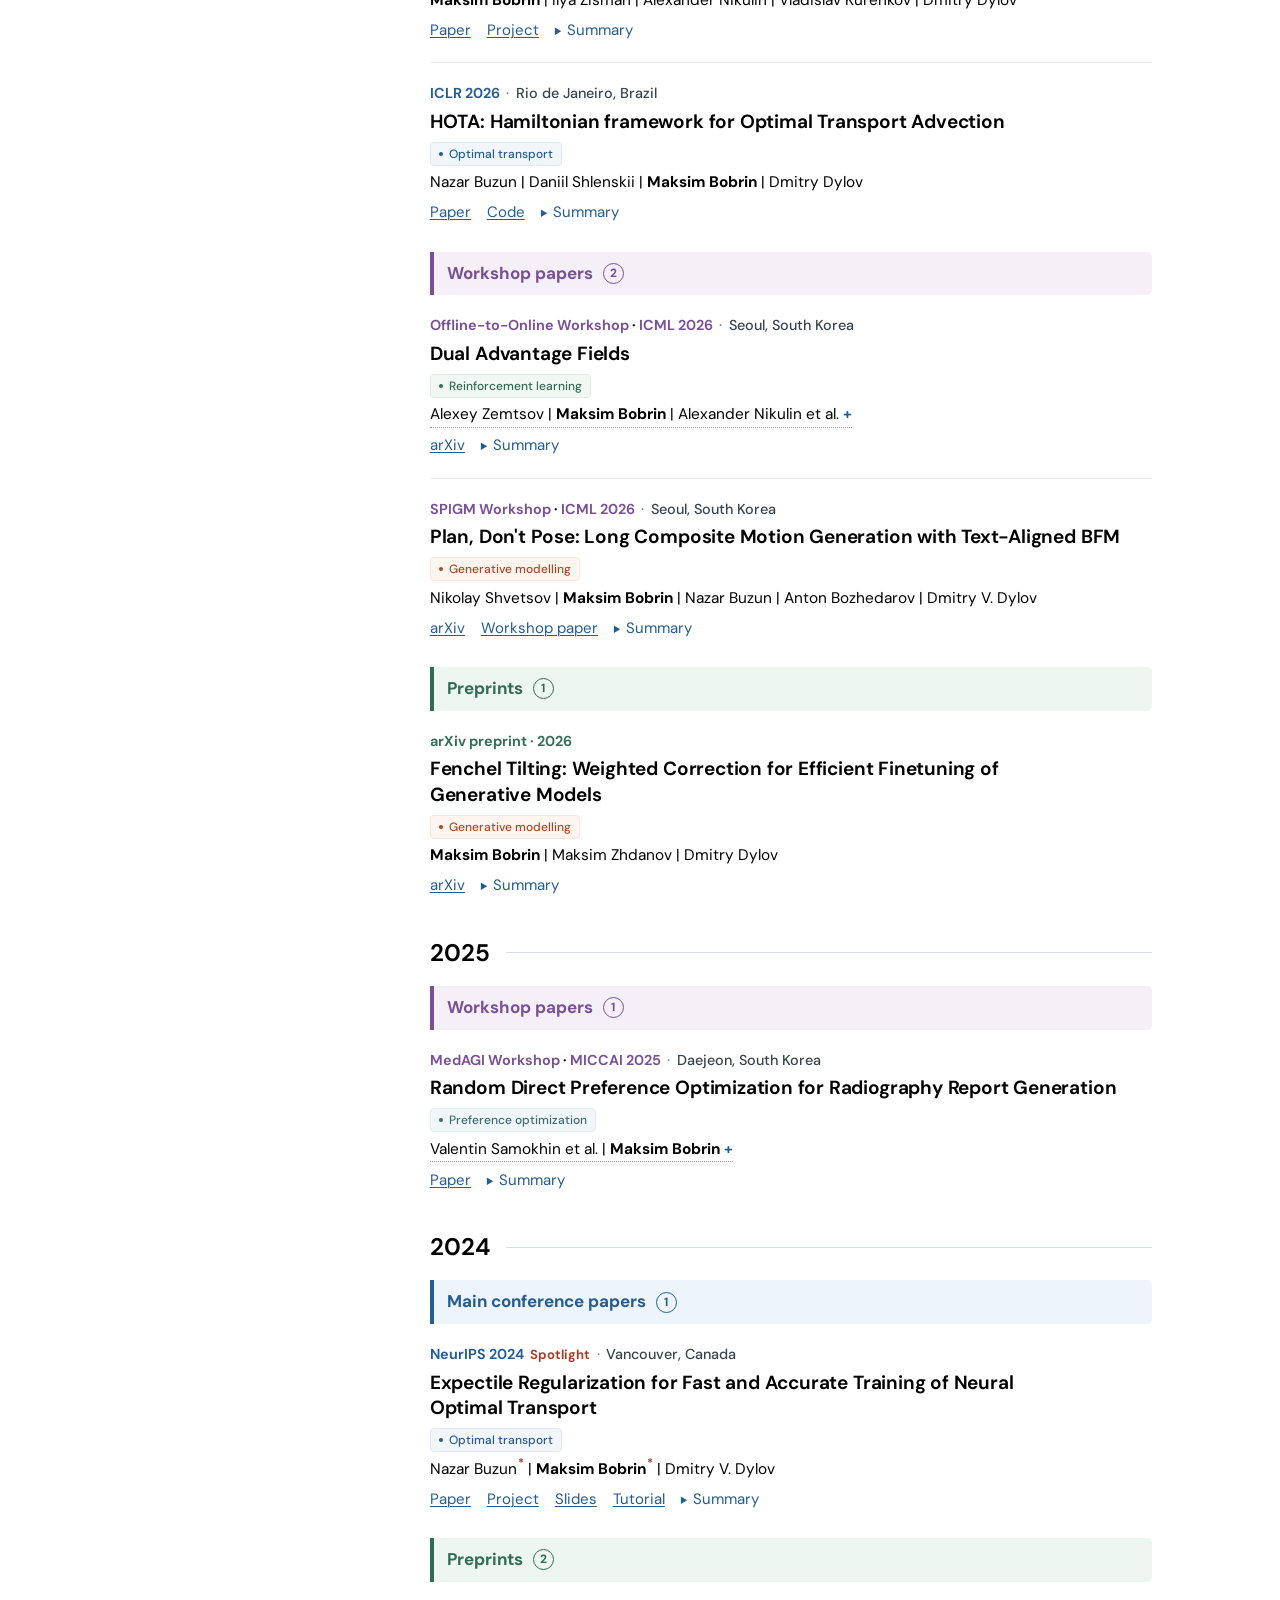
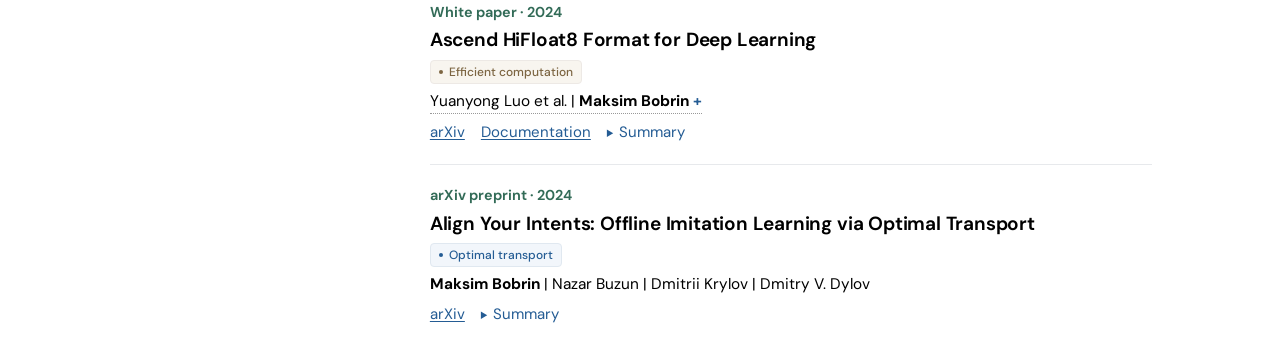
==== commit 9e60e26f: "Add a boxed invitation to Talks and Blog below About" ====
--- a/index.html
+++ b/index.html
@@ -14,7 +14,7 @@
   <meta name="twitter:title" content="Maksim Bobrin">
   <meta name="twitter:description" content="PhD student, Researcher">
   <title>Maksim Bobrin</title>
-  <link rel="stylesheet" href="assets/site.css?v=6b3b69de487e">
+  <link rel="stylesheet" href="assets/site.css?v=86e50daa9cd8">
   <script src="assets/life-loader.js?v=d2e9014ad767" defer></script>
 </head>
 <body>
@@ -57,6 +57,9 @@
     <p>I’m currently a PhD student. I hold bachelor’s and master’s degrees in mathematics from <a href="https://www.hse.ru/en/ma/sltheory/">HSE University</a>.</p>
     <p>I explore open-ended questions in neural creativity, learning, and adaptation, often following unusual ideas before knowing where they will lead. I’m especially interested in emergent complexity: how simple local rules give rise to rich systems and behaviors without a prescribed goal.</p>
     <p>I see intelligence as the ability to draw on prior experience and adapt to the unfamiliar. Curiosity and unexpected connections across fields guide my research.</p>
+    <aside class="contact-note" aria-label="Get in touch and explore">
+      <p>Feel free to contact me and look at my recent <a href="talks.html">lectures</a> &amp; <a href="blog/">Blog</a>.</p>
+    </aside>
   </section>
   <section id="updates" aria-labelledby="latest">
     <h2 id="latest" class="section-title updates-title">Latest Updates</h2>
--- a/assets/site.css
+++ b/assets/site.css
@@ -171,6 +171,18 @@
 .column { min-width: 0; }
 main > section + section { margin-top: 28px; }
 .bio p, .lede { margin-top: 7px; max-width: 70ch; }
+.contact-note {
+  margin-top: 18px;
+  padding: 14px 18px;
+  border: 1px solid #edc8a9;
+  border-left: 3px solid #c3662b;
+  border-radius: 4px;
+  background: #fff8f2;
+  font-size: 1rem;
+  line-height: 1.6;
+}
+.bio .contact-note p { margin: 0; }
+.contact-note a { color: #a8410d; font-weight: 600; }
 .updates { list-style: none; padding: 0; margin-top: 8px; }
 .updates li { display: grid; grid-template-columns: 4.85em 1fr; align-items: baseline; gap: 12px; margin: 9px 0; }
 time, .meta, .sample { color: var(--ink); font-size: 1rem; }
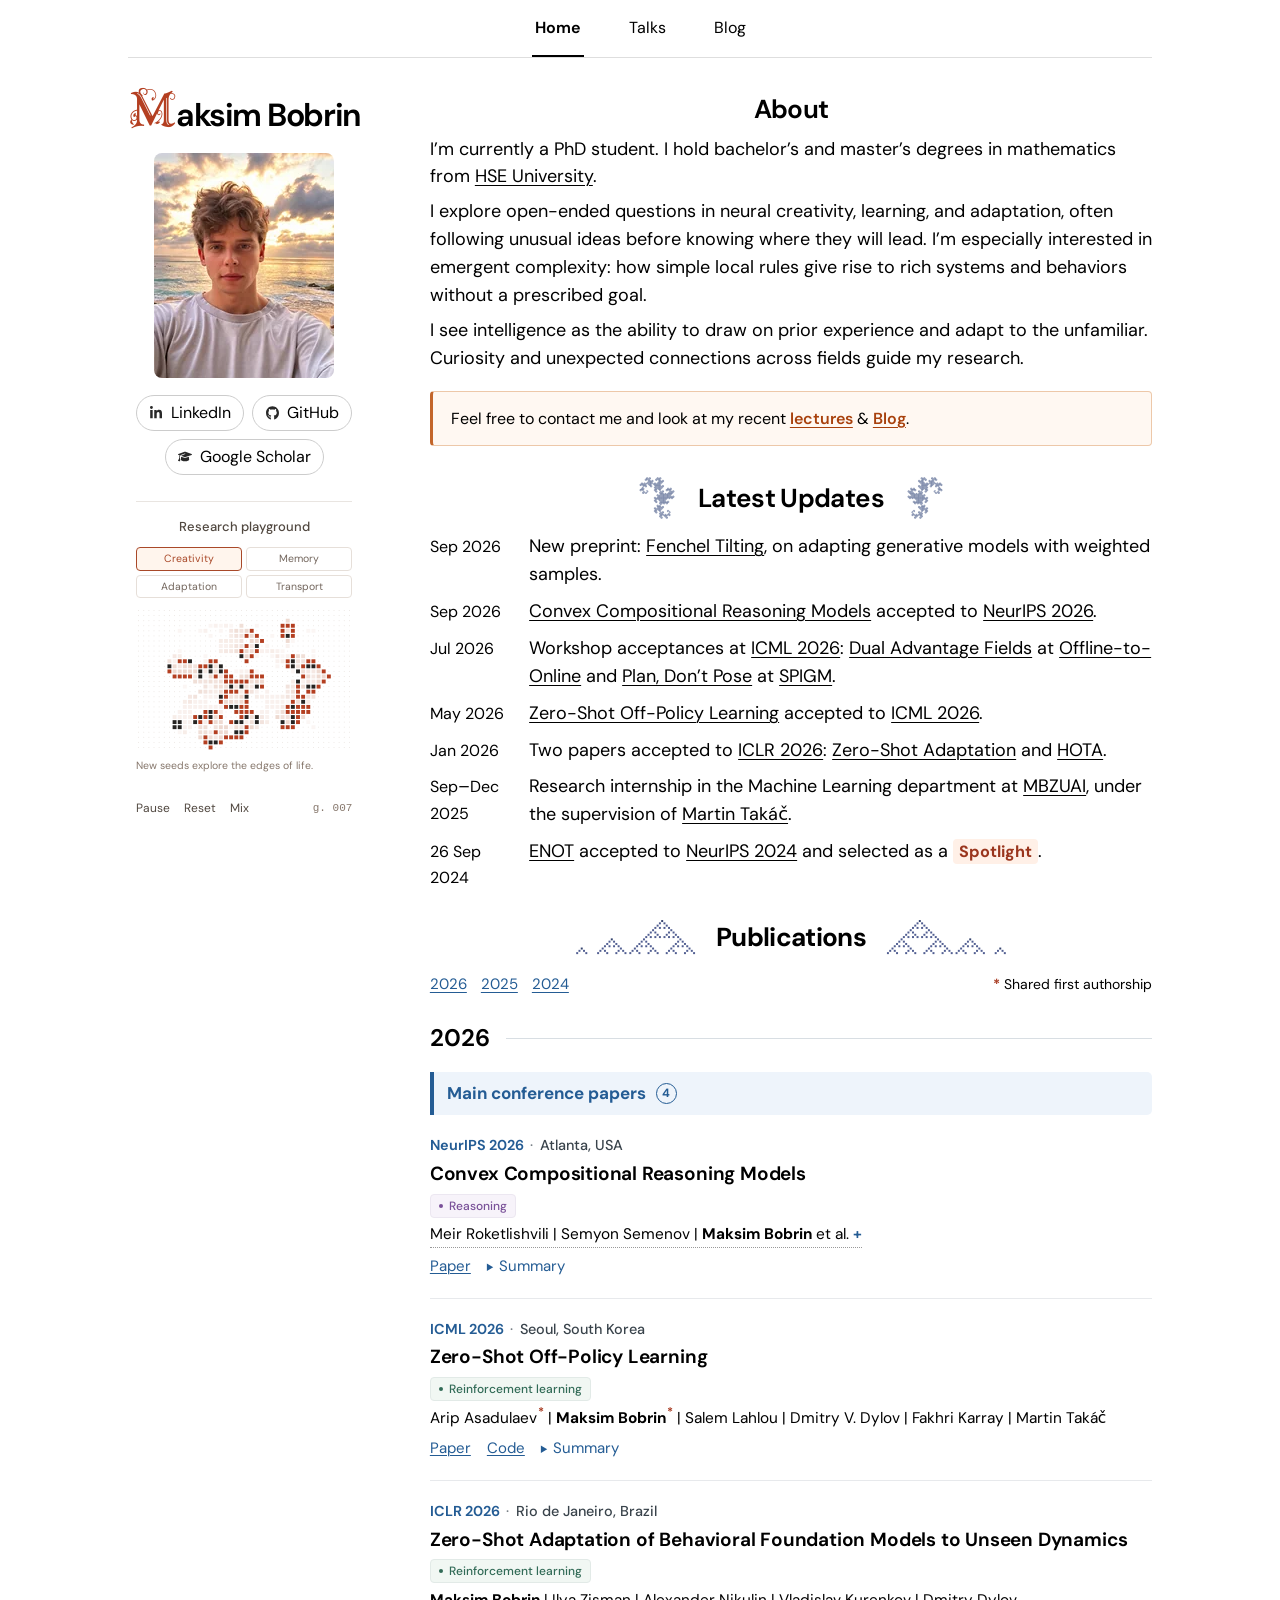
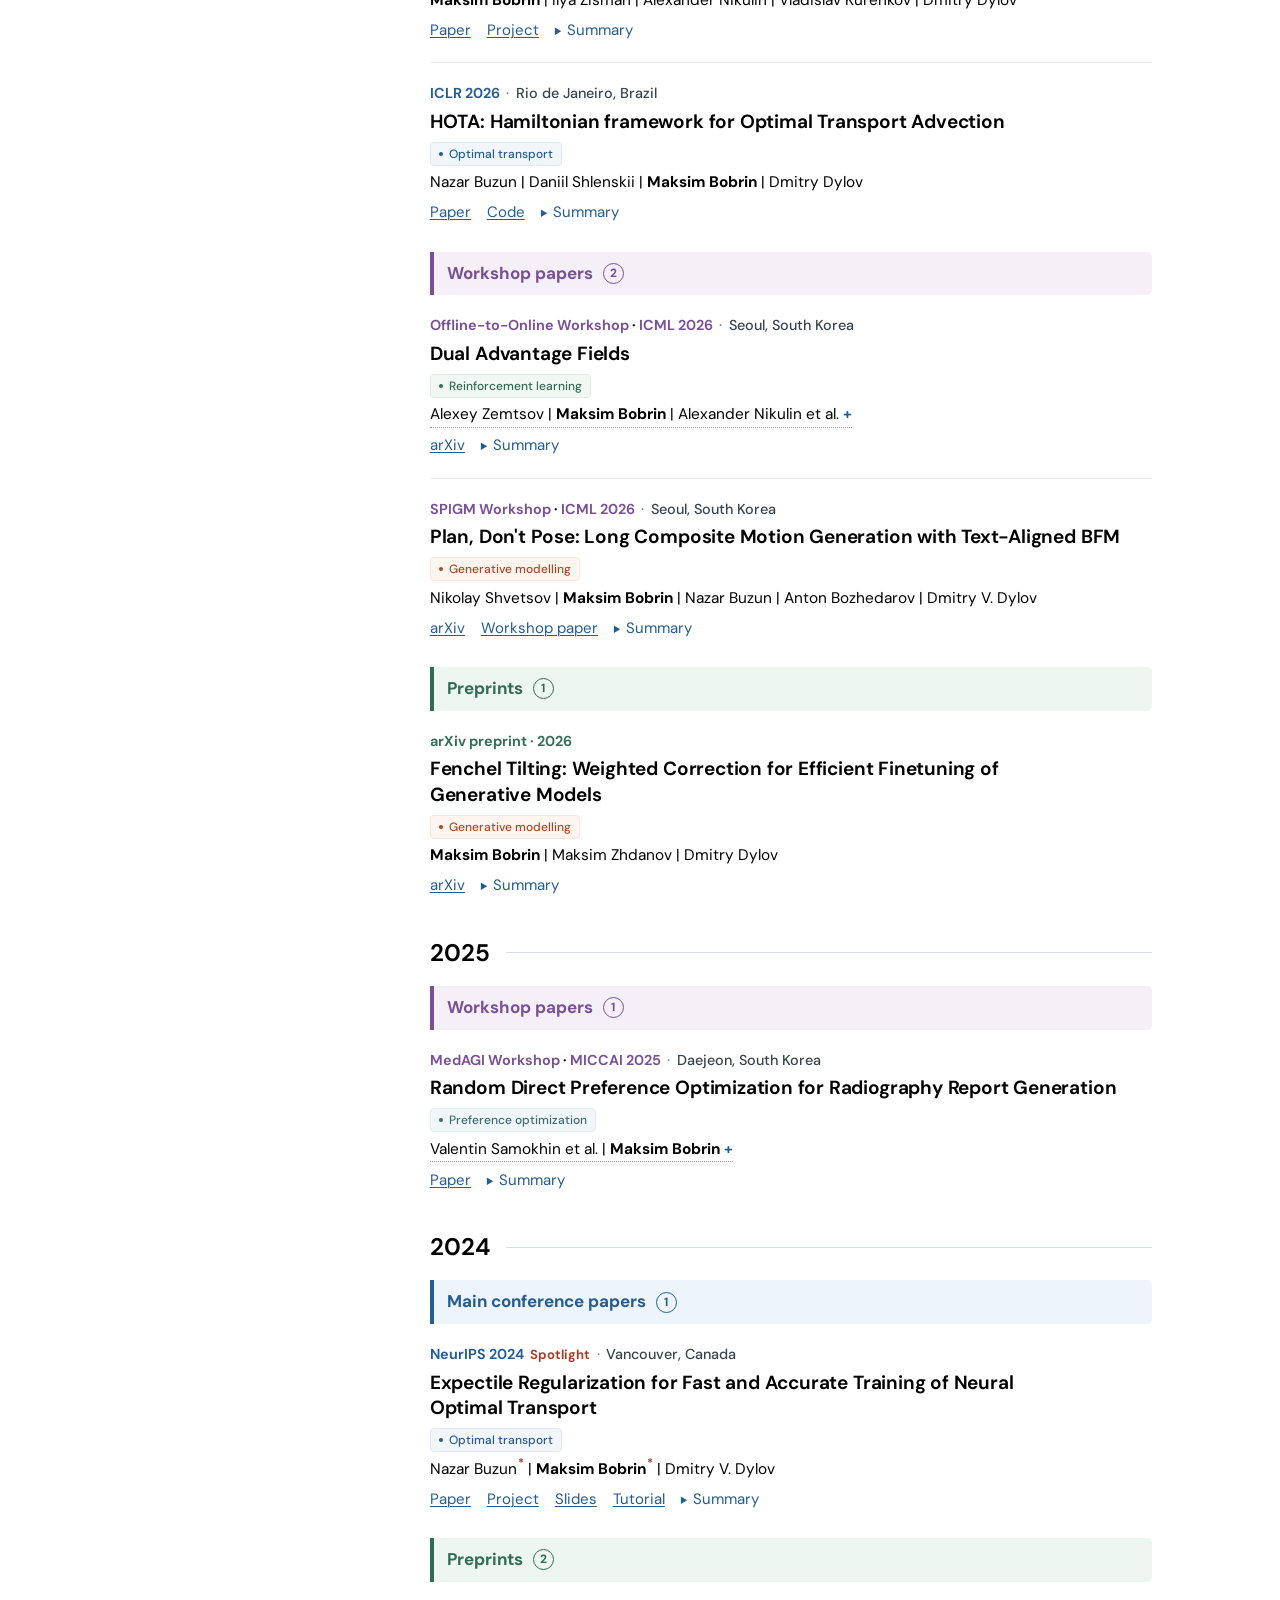
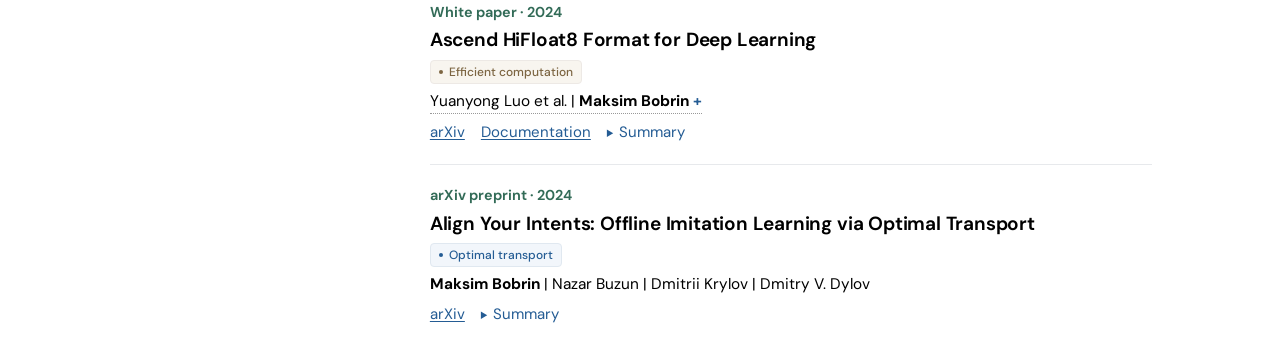
==== commit a46b4204: "Center About text in the mobile layout" ====
--- a/index.html
+++ b/index.html
@@ -14,7 +14,7 @@
   <meta name="twitter:title" content="Maksim Bobrin">
   <meta name="twitter:description" content="PhD student, Researcher">
   <title>Maksim Bobrin</title>
-  <link rel="stylesheet" href="assets/site.css?v=86e50daa9cd8">
+  <link rel="stylesheet" href="assets/site.css?v=eab8111d72dc">
   <script src="assets/life-loader.js?v=d2e9014ad767" defer></script>
 </head>
 <body>
--- a/assets/site.css
+++ b/assets/site.css
@@ -324,6 +324,7 @@
        (pointer: coarse) and (orientation: landscape) and (max-height: 500px) and (max-width: 960px) {
   .layout { display: block; width: min(calc(100% - 40px), 600px); padding: 28px 0; }
   .profile { position: static; text-align: center; margin-bottom: 26px; }
+  .bio { text-align: center; }
   .portrait { width: 152px; height: 190px; margin-top: 16px; }
   .profiles {
     gap: 7px;
